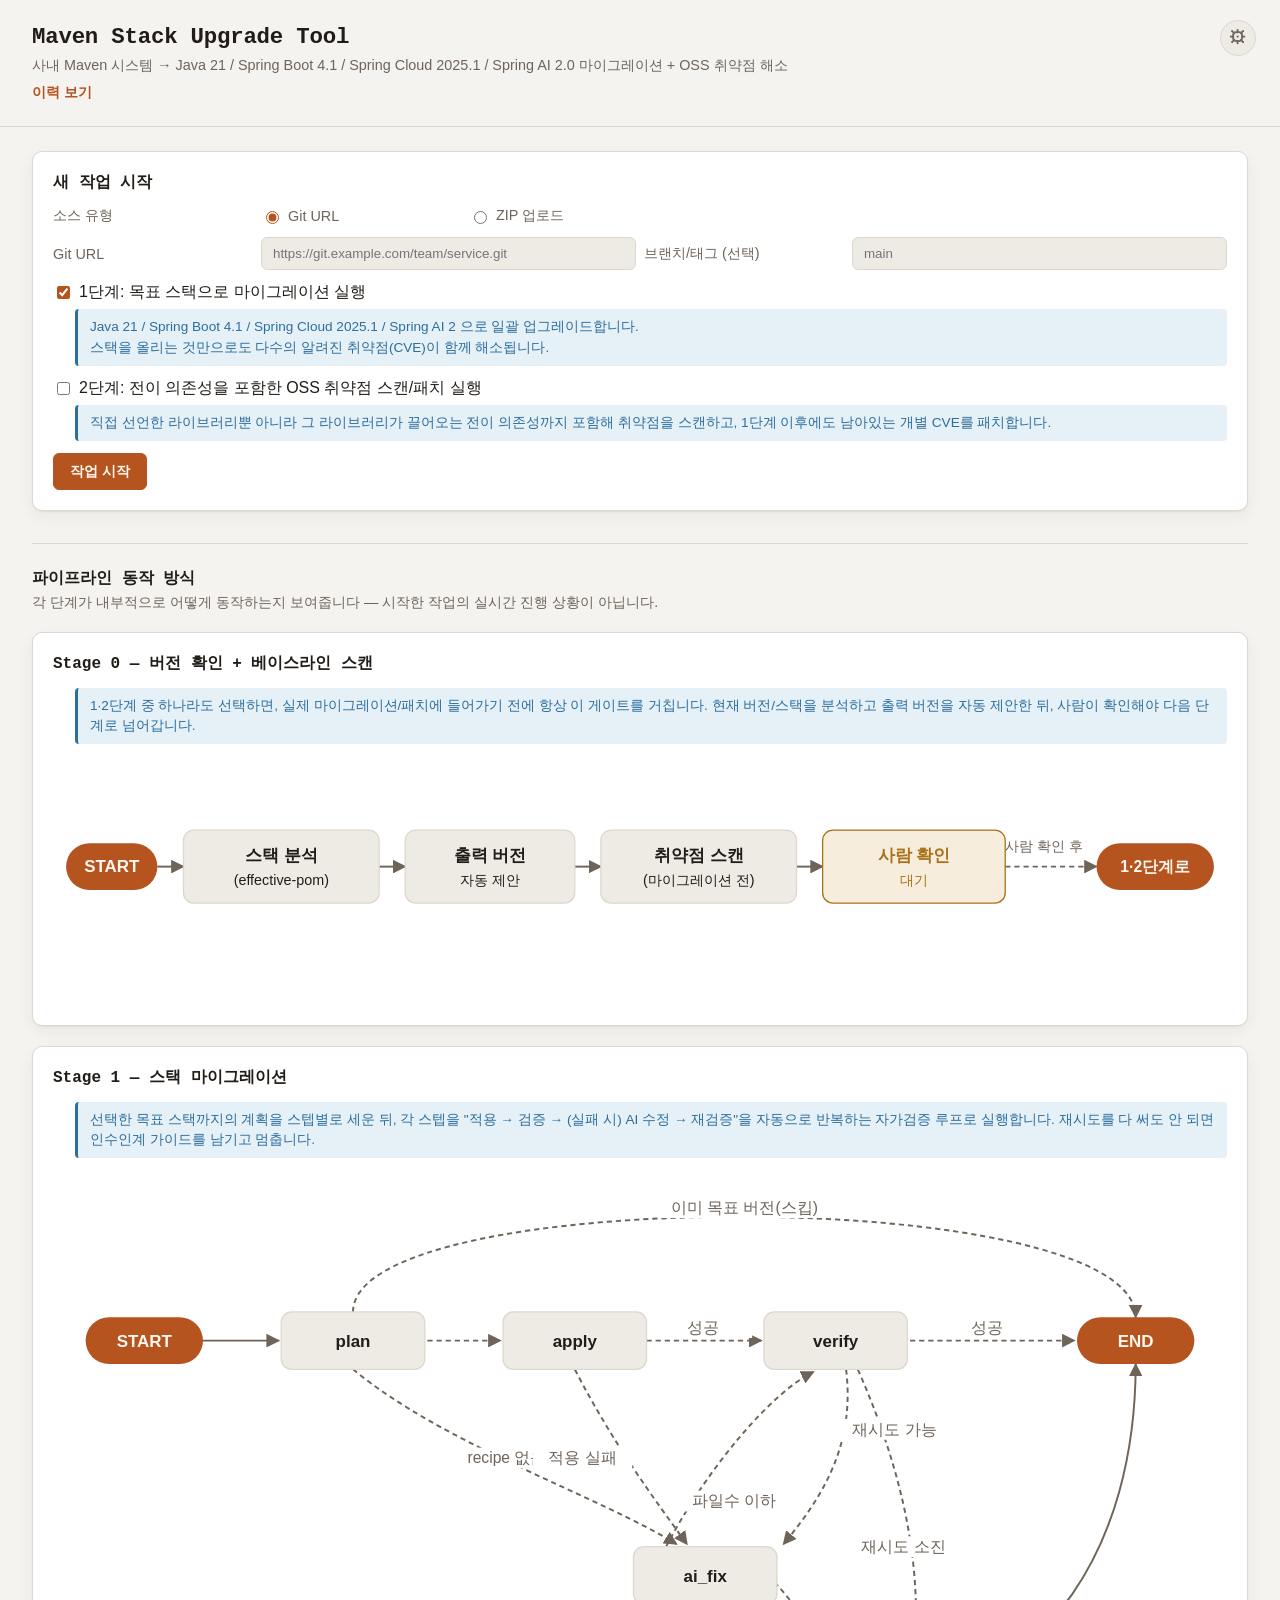
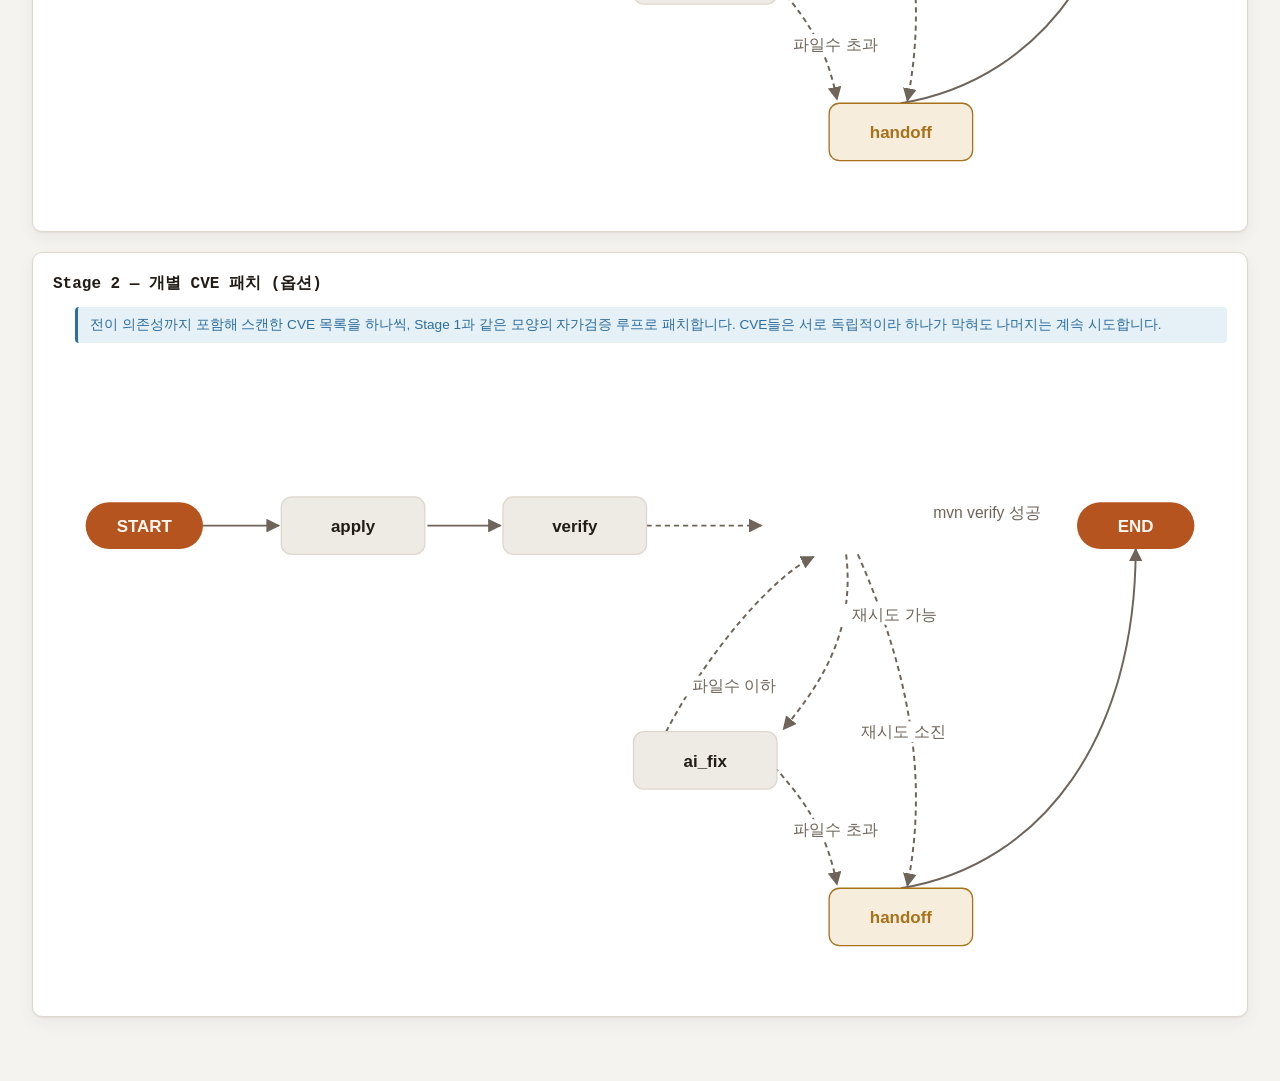
==== frontend/index.html @ 893ef609 "Stage 0/1/2 개요를 "새 작업 시작" 폼과 시각적으로 구분 구분선(상단 보더) + "파이프라인 동작 방식" 제목을 넣어 폼 카드와 아래 세 설명 섹션이 하나로 이어져 보이" ====
<!DOCTYPE html>
<html lang="ko">
<head>
  <meta charset="UTF-8" />
  <meta name="viewport" content="width=device-width, initial-scale=1.0" />
  <title>Maven Stack Upgrade Tool</title>
  <link rel="stylesheet" href="assets/app.css" />
</head>
<body>
  <header>
    <h1>Maven Stack Upgrade Tool</h1>
    <p class="subtitle">사내 Maven 시스템 &rarr; Java 21 / Spring Boot 4.1 / Spring Cloud 2025.1 / Spring AI 2.0 마이그레이션 + OSS 취약점 해소</p>
    <nav class="page-nav"><a href="history.html">이력 보기</a></nav>
  </header>

  <main>
    <section id="job-form-panel" class="card">
      <h2>새 작업 시작</h2>
      <form id="job-form">
        <div class="field-row">
          <span class="label">소스 유형</span>
          <label class="radio-label"><input type="radio" name="source-type" value="git" checked /> Git URL</label>
          <label class="radio-label"><input type="radio" name="source-type" value="zip" /> ZIP 업로드</label>
        </div>

        <div class="field-row" id="git-fields">
          <label for="git-url">Git URL</label>
          <input id="git-url" type="text" placeholder="https://git.example.com/team/service.git" />
          <label for="git-ref">브랜치/태그 (선택)</label>
          <input id="git-ref" type="text" placeholder="main" />
        </div>

        <div class="field-row hidden" id="zip-fields">
          <label for="zip-file">ZIP 파일</label>
          <input id="zip-file" type="file" accept=".zip" />
        </div>

        <div class="stage-option">
          <label class="checkbox-label"><input id="run-stage1" type="checkbox" checked /> 1단계: 목표 스택으로 마이그레이션 실행</label>
          <p class="field-hint">Java 21 / Spring Boot 4.1 / Spring Cloud 2025.1 / Spring AI 2 으로 일괄 업그레이드합니다. <br/>스택을 올리는 것만으로도 다수의 알려진 취약점(CVE)이 함께 해소됩니다.</p>
        </div>
        <div class="stage-option">
          <label class="checkbox-label"><input id="run-stage2" type="checkbox" /> 2단계: 전이 의존성을 포함한 OSS 취약점 스캔/패치 실행</label>
          <p class="field-hint">직접 선언한 라이브러리뿐 아니라 그 라이브러리가 끌어오는 전이 의존성까지 포함해 취약점을 스캔하고, 1단계 이후에도 남아있는 개별 CVE를 패치합니다.</p>
        </div>

        <button type="submit" id="submit-btn">작업 시작</button>
      </form>
      <p id="form-error" class="error hidden"></p>
    </section>

    <div class="section-divider">
      <h2>파이프라인 동작 방식</h2>
      <p class="subtitle">각 단계가 내부적으로 어떻게 동작하는지 보여줍니다 — 시작한 작업의 실시간 진행 상황이 아닙니다.</p>
    </div>

    <section id="stage0-overview" class="card">
      <h2>Stage 0 — 버전 확인 + 베이스라인 스캔</h2>
      <p class="field-hint">1·2단계 중 하나라도 선택하면, 실제 마이그레이션/패치에 들어가기 전에 항상 이 게이트를 거칩니다. 현재 버전/스택을 분석하고 출력 버전을 자동 제안한 뒤, 사람이 확인해야 다음 단계로 넘어갑니다.</p>
      <div class="langgraph-diagram">
        <svg viewBox="0 0 900 200" role="img" aria-label="Stage 0: START에서 스택 분석, 출력 버전 제안, 취약점 스캔을 순서대로 거친 뒤 사람 확인을 기다렸다가 1·2단계로 넘어간다">
          <defs>
            <marker id="lg0-arrow" viewBox="0 0 10 10" refX="9" refY="5" markerWidth="7" markerHeight="7" orient="auto-start-reverse">
              <path d="M0,0 L10,5 L0,10 z" fill="var(--text-muted)" />
            </marker>
          </defs>

          <g fill="none" stroke="var(--text-muted)" stroke-width="1.5" marker-end="url(#lg0-arrow)">
            <line x1="80" y1="94" x2="100" y2="94" />
            <line x1="250" y1="94" x2="270" y2="94" />
            <line x1="400" y1="94" x2="420" y2="94" />
            <line x1="570" y1="94" x2="590" y2="94" />
            <line x1="730" y1="94" x2="800" y2="94" stroke-dasharray="4 3" />
          </g>

          <g font-size="11" fill="var(--text-muted)" text-anchor="middle">
            <rect x="722" y="70" width="76" height="16" fill="var(--bg-card)" />
            <text x="760" y="82">사람 확인 후</text>
          </g>

          <g font-size="13" font-weight="600" text-anchor="middle">
            <rect x="10" y="76" width="70" height="36" rx="18" fill="var(--accent)" />
            <text x="45" y="98" fill="var(--accent-contrast)">START</text>

            <rect x="100" y="66" width="150" height="56" rx="8" fill="var(--bg-sunken)" stroke="var(--border)" />
            <text fill="var(--text)"><tspan x="175" y="90">스택 분석</tspan><tspan x="175" y="108" font-weight="400" font-size="11">(effective-pom)</tspan></text>

            <rect x="270" y="66" width="130" height="56" rx="8" fill="var(--bg-sunken)" stroke="var(--border)" />
            <text fill="var(--text)"><tspan x="335" y="90">출력 버전</tspan><tspan x="335" y="108" font-weight="400" font-size="11">자동 제안</tspan></text>

            <rect x="420" y="66" width="150" height="56" rx="8" fill="var(--bg-sunken)" stroke="var(--border)" />
            <text fill="var(--text)"><tspan x="495" y="90">취약점 스캔</tspan><tspan x="495" y="108" font-weight="400" font-size="11">(마이그레이션 전)</tspan></text>

            <rect x="590" y="66" width="140" height="56" rx="8" fill="var(--warning-bg)" stroke="var(--warning)" />
            <text fill="var(--warning)"><tspan x="660" y="90">사람 확인</tspan><tspan x="660" y="108" font-weight="400" font-size="11">대기</tspan></text>

            <rect x="800" y="76" width="90" height="36" rx="18" fill="var(--accent)" />
            <text x="845" y="98" fill="var(--accent-contrast)" font-size="12">1·2단계로</text>
          </g>
        </svg>
      </div>
    </section>

    <section id="stage1-overview" class="card">
      <h2>Stage 1 — 스택 마이그레이션</h2>
      <p class="field-hint">선택한 목표 스택까지의 계획을 스텝별로 세운 뒤, 각 스텝을 "적용 → 검증 → (실패 시) AI 수정 → 재검증"을 자동으로 반복하는 자가검증 루프로 실행합니다. 재시도를 다 써도 안 되면 인수인계 가이드를 남기고 멈춥니다.</p>
      <div class="langgraph-diagram">
        <svg viewBox="0 0 900 500" role="img" aria-label="Stage 1 LangGraph: START에서 plan을 거쳐 apply/verify/ai_fix를 오가며 성공 시 END, 재시도 소진 시 handoff를 거쳐 END로 간다">
          <defs>
            <marker id="lg1-arrow" viewBox="0 0 10 10" refX="9" refY="5" markerWidth="7" markerHeight="7" orient="auto-start-reverse">
              <path d="M0,0 L10,5 L0,10 z" fill="var(--text-muted)" />
            </marker>
          </defs>

          <g fill="none" stroke="var(--text-muted)" stroke-width="1.5" marker-end="url(#lg1-arrow)">
            <line x1="115" y1="140" x2="173" y2="140" />
            <line x1="287" y1="140" x2="343" y2="140" stroke-dasharray="4 3" />
            <path d="M230,162 C 300,220 420,260 478,296" stroke-dasharray="4 3" />
            <path d="M230,118 C 230,20 830,20 830,122" stroke-dasharray="4 3" />
            <line x1="455" y1="140" x2="543" y2="140" stroke-dasharray="4 3" />
            <path d="M400,162 C 430,220 460,260 486,296" stroke-dasharray="4 3" />
            <line x1="657" y1="140" x2="783" y2="140" stroke-dasharray="4 3" />
            <path d="M608,162 C 615,220 590,260 560,296" stroke-dasharray="4 3" />
            <path d="M470,298 C 500,240 550,180 583,164" stroke-dasharray="4 3" />
            <path d="M617,162 C 660,260 670,340 655,416" stroke-dasharray="4 3" />
            <path d="M553,325 C 585,360 595,385 601,415" stroke-dasharray="4 3" />
            <path d="M650,418 C 760,400 830,300 830,158" />
          </g>

          <g font-size="12" fill="var(--text-muted)" text-anchor="middle">
            <g><rect x="180" y="122" width="86" height="16" fill="var(--bg-card)" /><text x="223" y="134">recipe 있음</text></g>
            <g><rect x="300" y="222" width="96" height="16" fill="var(--bg-card)" /><text x="348" y="234">recipe 없음</text></g>
            <g><rect x="465" y="30" width="130" height="16" fill="var(--bg-card)" /><text x="530" y="42">이미 목표 버전(스킵)</text></g>
            <g><rect x="460" y="122" width="76" height="16" fill="var(--bg-card)" /><text x="498" y="134">성공</text></g>
            <g><rect x="368" y="222" width="76" height="16" fill="var(--bg-card)" /><text x="406" y="234">적용 실패</text></g>
            <g><rect x="678" y="122" width="76" height="16" fill="var(--bg-card)" /><text x="716" y="134">성공</text></g>
            <g><rect x="470" y="255" width="104" height="16" fill="var(--bg-card)" /><text x="522" y="267">파일수 이하</text></g>
            <g><rect x="600" y="200" width="90" height="16" fill="var(--bg-card)" /><text x="645" y="212">재시도 가능</text></g>
            <g><rect x="600" y="290" width="104" height="16" fill="var(--bg-card)" /><text x="652" y="302">재시도 소진</text></g>
            <g><rect x="555" y="365" width="90" height="16" fill="var(--bg-card)" /><text x="600" y="377">파일수 초과</text></g>
          </g>

          <g font-size="13" font-weight="600" text-anchor="middle">
            <rect x="25" y="122" width="90" height="36" rx="18" fill="var(--accent)" />
            <text x="70" y="145" fill="var(--accent-contrast)">START</text>

            <rect x="175" y="118" width="110" height="44" rx="8" fill="var(--bg-sunken)" stroke="var(--border)" />
            <text x="230" y="145" fill="var(--text)">plan</text>

            <rect x="345" y="118" width="110" height="44" rx="8" fill="var(--bg-sunken)" stroke="var(--border)" />
            <text x="400" y="145" fill="var(--text)">apply</text>

            <rect x="545" y="118" width="110" height="44" rx="8" fill="var(--bg-sunken)" stroke="var(--border)" />
            <text x="600" y="145" fill="var(--text)">verify</text>

            <rect x="785" y="122" width="90" height="36" rx="18" fill="var(--accent)" />
            <text x="830" y="145" fill="var(--accent-contrast)">END</text>

            <rect x="445" y="298" width="110" height="44" rx="8" fill="var(--bg-sunken)" stroke="var(--border)" />
            <text x="500" y="325" fill="var(--text)">ai_fix</text>

            <rect x="595" y="418" width="110" height="44" rx="8" fill="var(--warning-bg)" stroke="var(--warning)" />
            <text x="650" y="445" fill="var(--warning)">handoff</text>
          </g>
        </svg>
      </div>
    </section>

    <section id="stage2-overview" class="card">
      <h2>Stage 2 — 개별 CVE 패치 (옵션)</h2>
      <p class="field-hint">전이 의존성까지 포함해 스캔한 CVE 목록을 하나씩, Stage 1과 같은 모양의 자가검증 루프로 패치합니다. CVE들은 서로 독립적이라 하나가 막혀도 나머지는 계속 시도합니다.</p>
      <div class="langgraph-diagram">
        <svg viewBox="0 0 900 500" role="img" aria-label="Stage 2 LangGraph: START에서 apply를 거쳐 verify로, 실패 시 ai_fix와 오가다가 재시도 소진 시 handoff를 거쳐 END로 간다">
          <defs>
            <marker id="lg2-arrow" viewBox="0 0 10 10" refX="9" refY="5" markerWidth="7" markerHeight="7" orient="auto-start-reverse">
              <path d="M0,0 L10,5 L0,10 z" fill="var(--text-muted)" />
            </marker>
          </defs>

          <g fill="none" stroke="var(--text-muted)" stroke-width="1.5" marker-end="url(#lg2-arrow)">
            <line x1="115" y1="140" x2="173" y2="140" />
            <line x1="287" y1="140" x2="343" y2="140" />
            <line x1="455" y1="140" x2="543" y2="140" stroke-dasharray="4 3" />
            <path d="M608,162 C 615,220 590,260 560,296" stroke-dasharray="4 3" />
            <path d="M470,298 C 500,240 550,180 583,164" stroke-dasharray="4 3" />
            <path d="M617,162 C 660,260 670,340 655,416" stroke-dasharray="4 3" />
            <path d="M553,325 C 585,360 595,385 601,415" stroke-dasharray="4 3" />
            <path d="M650,418 C 760,400 830,300 830,158" />
          </g>

          <g font-size="12" fill="var(--text-muted)" text-anchor="middle">
            <g><rect x="656" y="122" width="120" height="16" fill="var(--bg-card)" /><text x="716" y="134">mvn verify 성공</text></g>
            <g><rect x="470" y="255" width="104" height="16" fill="var(--bg-card)" /><text x="522" y="267">파일수 이하</text></g>
            <g><rect x="600" y="200" width="90" height="16" fill="var(--bg-card)" /><text x="645" y="212">재시도 가능</text></g>
            <g><rect x="600" y="290" width="104" height="16" fill="var(--bg-card)" /><text x="652" y="302">재시도 소진</text></g>
            <g><rect x="555" y="365" width="90" height="16" fill="var(--bg-card)" /><text x="600" y="377">파일수 초과</text></g>
          </g>

          <g font-size="13" font-weight="600" text-anchor="middle">
            <rect x="25" y="122" width="90" height="36" rx="18" fill="var(--accent)" />
            <text x="70" y="145" fill="var(--accent-contrast)">START</text>

            <rect x="175" y="118" width="110" height="44" rx="8" fill="var(--bg-sunken)" stroke="var(--border)" />
            <text x="230" y="145" fill="var(--text)">apply</text>

            <rect x="345" y="118" width="110" height="44" rx="8" fill="var(--bg-sunken)" stroke="var(--border)" />
            <text x="400" y="145" fill="var(--text)">verify</text>

            <rect x="785" y="122" width="90" height="36" rx="18" fill="var(--accent)" />
            <text x="830" y="145" fill="var(--accent-contrast)">END</text>

            <rect x="445" y="298" width="110" height="44" rx="8" fill="var(--bg-sunken)" stroke="var(--border)" />
            <text x="500" y="325" fill="var(--text)">ai_fix</text>

            <rect x="595" y="418" width="110" height="44" rx="8" fill="var(--warning-bg)" stroke="var(--warning)" />
            <text x="650" y="445" fill="var(--warning)">handoff</text>
          </g>
        </svg>
      </div>
    </section>
  </main>

  <script src="assets/common.js"></script>
  <script src="assets/app.js"></script>
</body>
</html>
---- frontend/assets/app.css ----
:root {
  color-scheme: light dark;
  --font-mono: ui-monospace, "Cascadia Code", "JetBrains Mono", Menlo, Consolas, monospace;

  --border: #ded7cd;
  --bg-card: #ffffff;
  --bg-page: #f5f3f0;
  --bg-sunken: #eeebe5;
  --text: #211c17;
  --text-muted: #6e6459;

  --accent: #b5541e;
  --accent-strong: #93430f;
  --accent-contrast: #fff8f2;

  --success: #2f7a4d;
  --success-bg: #e7f3ec;
  --warning: #a8721a;
  --warning-bg: #f7eddc;
  --danger: #b23b3b;
  --danger-bg: #f9e9e8;
  --info: #2c6e9e;
  --info-bg: #e6f0f7;

  --shadow: 0 1px 2px rgba(33, 28, 23, 0.06), 0 6px 16px rgba(33, 28, 23, 0.05);
  --select-arrow: url("data:image/svg+xml,%3Csvg xmlns='http://www.w3.org/2000/svg' width='10' height='6'%3E%3Cpath d='M0 0l5 6 5-6z' fill='%236e6459'/%3E%3C/svg%3E");
}

@media (prefers-color-scheme: dark) {
  :root {
    --border: #3a322a;
    --bg-card: #221c17;
    --bg-page: #17130f;
    --bg-sunken: #1c1712;
    --text: #f1ece4;
    --text-muted: #a89b8a;

    --accent: #e08a4a;
    --accent-strong: #f0a469;
    --accent-contrast: #1c1109;

    --success: #6fcb92;
    --success-bg: #1c2e22;
    --warning: #e3b158;
    --warning-bg: #332715;
    --danger: #e8837a;
    --danger-bg: #33201d;
    --info: #79b8e6;
    --info-bg: #182733;

    --shadow: 0 1px 2px rgba(0, 0, 0, 0.3), 0 8px 20px rgba(0, 0, 0, 0.35);
    --select-arrow: url("data:image/svg+xml,%3Csvg xmlns='http://www.w3.org/2000/svg' width='10' height='6'%3E%3Cpath d='M0 0l5 6 5-6z' fill='%23a89b8a'/%3E%3C/svg%3E");
  }
}

* {
  box-sizing: border-box;
}

body {
  margin: 0;
  font-family: -apple-system, "Segoe UI", Roboto, sans-serif;
  background: var(--bg-page);
  color: var(--text);
}

header {
  position: relative;
  padding: 24px 64px 24px 32px;
  border-bottom: 1px solid var(--border);
}

header h1 {
  font-family: var(--font-mono);
  font-size: 1.4rem;
  font-weight: 700;
  letter-spacing: -0.01em;
  margin: 0 0 6px;
}

.settings-btn {
  position: absolute;
  top: 20px;
  right: 24px;
  width: 36px;
  height: 36px;
  padding: 0;
  border-radius: 50%;
  background: var(--bg-sunken);
  color: var(--text-muted);
  border: 1px solid var(--border);
  font-size: 1.1rem;
  line-height: 1;
}

.settings-btn:hover {
  color: var(--accent);
  border-color: var(--accent);
}

.modal-overlay {
  position: fixed;
  inset: 0;
  background: rgba(0, 0, 0, 0.4);
  display: flex;
  align-items: center;
  justify-content: center;
  z-index: 1000;
}

.modal {
  background: var(--bg-card);
  border: 1px solid var(--border);
  border-radius: 12px;
  padding: 20px;
  width: 90%;
  max-width: 420px;
  box-shadow: var(--shadow);
}

.modal h2 {
  font-family: var(--font-mono);
  margin-top: 0;
  font-size: 1rem;
}

.modal-wide {
  max-width: 940px;
  max-height: 85vh;
  overflow-y: auto;
}

.modal h3 {
  font-family: var(--font-mono);
  font-size: 0.85rem;
  color: var(--text-muted);
  margin: 20px 0 8px;
}

.langgraph-diagram {
  overflow-x: auto;
}

.langgraph-diagram svg {
  width: 100%;
  min-width: 640px;
  height: auto;
  display: block;
}

.help-btn {
  border-radius: 999px;
  width: 28px;
  padding: 0;
  text-align: center;
}

.modal-section-heading {
  font-family: var(--font-mono);
  font-size: 0.78rem;
  letter-spacing: 0.04em;
  text-transform: uppercase;
  color: var(--text-muted);
  margin: 20px 0 12px;
  padding-top: 16px;
  border-top: 1px solid var(--border);
}

.modal-close-row {
  display: flex;
  justify-content: flex-end;
  margin-top: 8px;
}

.subtitle {
  margin: 0;
  color: var(--text-muted);
  font-size: 0.9rem;
}

.page-nav {
  margin-top: 8px;
  font-size: 0.9rem;
}

.page-nav a {
  color: var(--accent);
  font-weight: 600;
  text-decoration: none;
}

.page-nav a:hover {
  text-decoration: underline;
}

main {
  padding: 24px 32px 64px;
  display: flex;
  flex-direction: column;
  gap: 20px;
}

.card {
  background: var(--bg-card);
  border: 1px solid var(--border);
  border-radius: 10px;
  padding: 20px;
  box-shadow: var(--shadow);
}

.section-divider {
  margin-top: 12px;
  padding-top: 24px;
  border-top: 1px solid var(--border);
}

.section-divider h2 {
  font-family: var(--font-mono);
  font-size: 1rem;
  margin: 0 0 4px;
}

.card h2 {
  font-family: var(--font-mono);
  margin-top: 0;
  font-size: 1rem;
}

.panel-header {
  display: flex;
  align-items: center;
  gap: 10px;
}

.panel-header h2 {
  margin-bottom: 0;
}

.field-row {
  display: flex;
  flex-wrap: wrap;
  align-items: center;
  gap: 8px;
  margin-bottom: 12px;
}

.stage-option {
  margin-bottom: 12px;
}

.field-hint {
  margin: 6px 0 0 22px;
  padding: 8px 12px;
  background: var(--info-bg);
  color: var(--info);
  border-left: 3px solid var(--info);
  border-radius: 4px;
  font-size: 0.85rem;
  line-height: 1.5;
}

.field-row label,
.field-row .label {
  min-width: 200px;
  font-size: 0.9rem;
  color: var(--text-muted);
}

.field-row input[type="text"],
.field-row input[type="password"],
.field-row input[type="file"] {
  flex: 1;
  min-width: 200px;
  padding: 8px 11px;
  border: 1px solid var(--border);
  border-radius: 6px;
  background: var(--bg-sunken);
  color: var(--text);
}

.field-row input[type="text"]:focus,
.field-row input[type="password"]:focus {
  outline: 2px solid var(--accent);
  outline-offset: 1px;
  background: var(--bg-card);
}

.field-row select {
  flex: 1;
  min-width: 200px;
  padding: 8px 32px 8px 11px;
  border: 1px solid var(--border);
  border-radius: 6px;
  background-color: var(--bg-sunken);
  color: var(--text);
  font-family: inherit;
  font-size: 0.95rem;
  cursor: pointer;
  appearance: none;
  -webkit-appearance: none;
  background-image: var(--select-arrow);
  background-repeat: no-repeat;
  background-position: right 12px center;
}

.field-row select:focus {
  outline: 2px solid var(--accent);
  outline-offset: 1px;
  background-color: var(--bg-card);
}

.radio-label,
.checkbox-label {
  min-width: auto;
  display: inline-flex;
  align-items: center;
  gap: 6px;
  color: var(--text);
}

.radio-label input,
.checkbox-label input {
  accent-color: var(--accent);
}

.hidden {
  display: none !important;
}

button {
  padding: 8px 16px;
  border-radius: 6px;
  border: 1px solid var(--accent);
  background: var(--accent);
  color: var(--accent-contrast);
  cursor: pointer;
  font-size: 0.9rem;
  font-weight: 600;
}

button:hover:not(:disabled) {
  background: var(--accent-strong);
  border-color: var(--accent-strong);
}

button:disabled {
  opacity: 0.5;
  cursor: not-allowed;
}

button.secondary {
  background: transparent;
  color: var(--accent);
  border-color: var(--border);
}

button.secondary:hover:not(:disabled) {
  background: transparent;
  border-color: var(--accent);
}

.link-button {
  display: inline-block;
  padding: 8px 16px;
  border-radius: 6px;
  border: 1px solid var(--border);
  background: transparent;
  color: var(--accent);
  font-size: 0.9rem;
  font-weight: 600;
  text-decoration: none;
  cursor: pointer;
}

.link-button:hover {
  border-color: var(--accent);
}

#cache-status-text {
  color: var(--text-muted);
  font-size: 0.85rem;
  flex: 1;
}

.icon-btn {
  padding: 4px 10px;
  line-height: 1;
  font-size: 1rem;
}

.icon-btn.spinning {
  animation: icon-spin 1s linear infinite;
}

@keyframes icon-spin {
  to {
    transform: rotate(360deg);
  }
}

.error {
  color: var(--danger);
  font-size: 0.9rem;
}

.badge {
  display: inline-flex;
  align-items: center;
  gap: 6px;
  padding: 4px 12px 4px 9px;
  border-radius: 999px;
  font-size: 0.8rem;
  font-weight: 600;
}

.badge::before {
  content: "";
  width: 6px;
  height: 6px;
  border-radius: 50%;
  background: currentColor;
  flex: none;
}

.status-queued {
  background: var(--bg-sunken);
  color: var(--text-muted);
}

.status-running {
  background: var(--info-bg);
  color: var(--info);
}

.status-success {
  background: var(--success-bg);
  color: var(--success);
}

.status-awaiting_approval {
  background: var(--info-bg);
  color: var(--info);
}

.status-stage1_needs_handoff,
.status-stage2_needs_handoff {
  background: var(--warning-bg);
  color: var(--warning);
}

.status-failed {
  background: var(--danger-bg);
  color: var(--danger);
}

.status-cancelled {
  background: var(--bg-sunken);
  color: var(--text-muted);
}

.severity-critical,
.severity-high {
  background: var(--danger-bg);
  color: var(--danger);
}

.severity-medium {
  background: var(--warning-bg);
  color: var(--warning);
}

.severity-low {
  background: var(--info-bg);
  color: var(--info);
}

.severity-unknown {
  background: var(--bg-sunken);
  color: var(--text-muted);
}

.card h3 {
  font-family: var(--font-mono);
  font-size: 0.78rem;
  letter-spacing: 0.04em;
  text-transform: uppercase;
  color: var(--text-muted);
  margin: 18px 0 10px;
}

.stack-info .field-row:last-child {
  margin-bottom: 0;
}

.log-list {
  max-height: 320px;
  overflow-y: auto;
  font-family: var(--font-mono);
  font-size: 0.85rem;
  line-height: 1.7;
  background: #17130f;
  color: #d8cfc2;
  border: 1px solid var(--border);
  border-radius: 8px;
  padding: 12px 14px;
}

.log-list div {
  padding: 2px 0;
  white-space: pre-wrap;
  word-break: break-word;
}

.log-list div.log-error {
  color: #f0958b;
}

.table-scroll {
  overflow-x: auto;
  margin-top: 12px;
}

.vuln-details > summary {
  cursor: pointer;
  font-weight: 600;
  margin: 1rem 0 0.5rem;
}

.files-layout {
  display: flex;
  gap: 1rem;
}

.split-view {
  display: flex;
  gap: 1rem;
}

.split-pane {
  flex: 1;
  min-width: 0;
  overflow-x: auto;
}

table {
  width: 100%;
  border-collapse: collapse;
  font-size: 0.9rem;
  font-variant-numeric: tabular-nums;
}

th,
td {
  text-align: left;
  padding: 8px 10px;
  border-bottom: 1px solid var(--border);
  white-space: nowrap;
}

.row-actions {
  display: flex;
  align-items: center;
  gap: 10px;
}

.row-action {
  display: inline-block;
  padding: 5px 12px;
  border-radius: 6px;
  font-size: 0.85rem;
  line-height: 1.3;
  white-space: nowrap;
}

.action-link {
  border: 1px solid var(--border);
  color: var(--accent);
  text-decoration: none;
}

.action-link:hover {
  border-color: var(--accent);
  background: var(--bg-sunken);
}

th {
  font-family: var(--font-mono);
  font-size: 0.75rem;
  letter-spacing: 0.05em;
  text-transform: uppercase;
  color: var(--text-muted);
  font-weight: 600;
}

tbody tr:nth-child(odd) {
  background: var(--bg-sunken);
}

td a {
  color: var(--accent);
  font-weight: 600;
  text-decoration: none;
}

td a:hover {
  text-decoration: underline;
}

.artifact-buttons {
  display: flex;
  flex-wrap: wrap;
  gap: 8px;
  margin-bottom: 12px;
}

.artifact-viewer-toolbar {
  display: flex;
  align-items: center;
  gap: 8px;
  margin-bottom: 8px;
}

.artifact-viewer-toolbar span {
  flex: 1;
  font-weight: 600;
}

#artifact-viewer-content {
  max-height: 480px;
  overflow: auto;
  background: var(--bg-sunken);
  border: 1px solid var(--border);
  border-radius: 6px;
  padding: 12px;
  font-family: var(--font-mono);
  font-size: 0.85rem;
  white-space: pre-wrap;
  word-break: break-word;
}
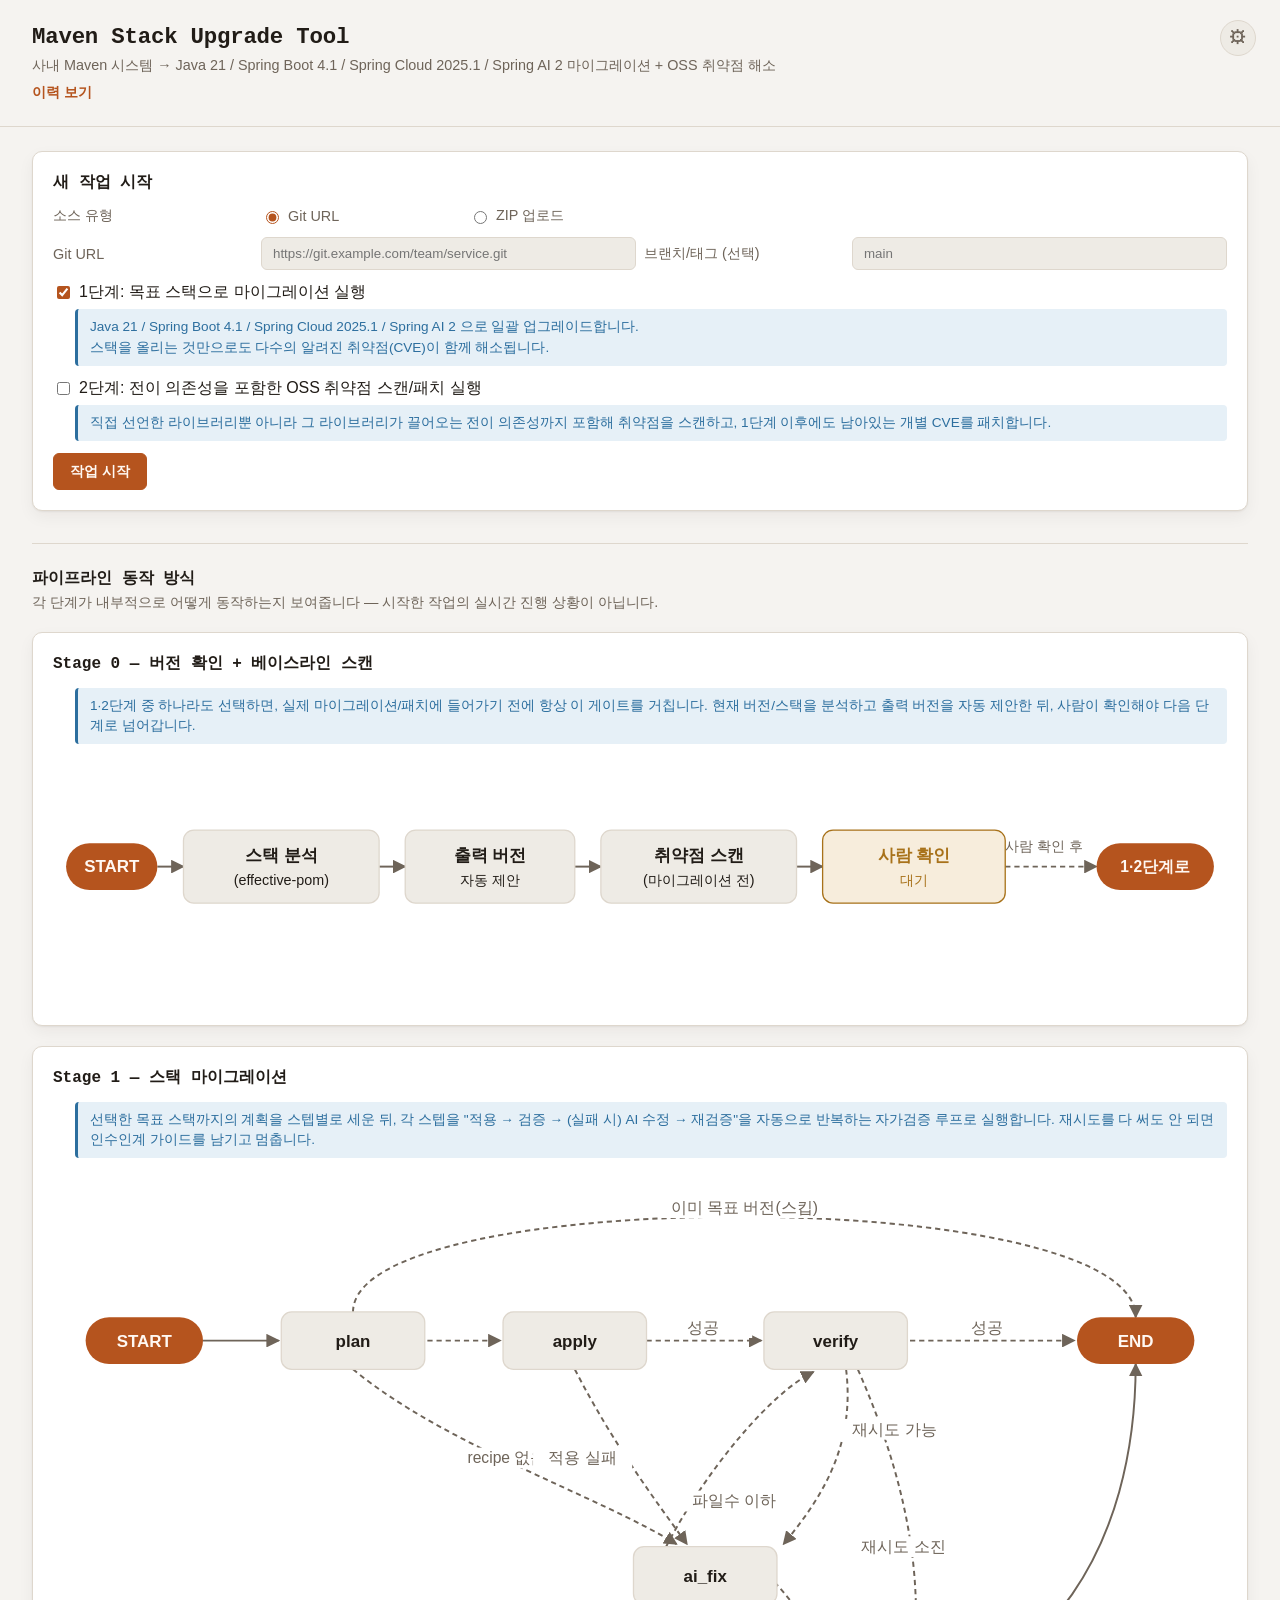
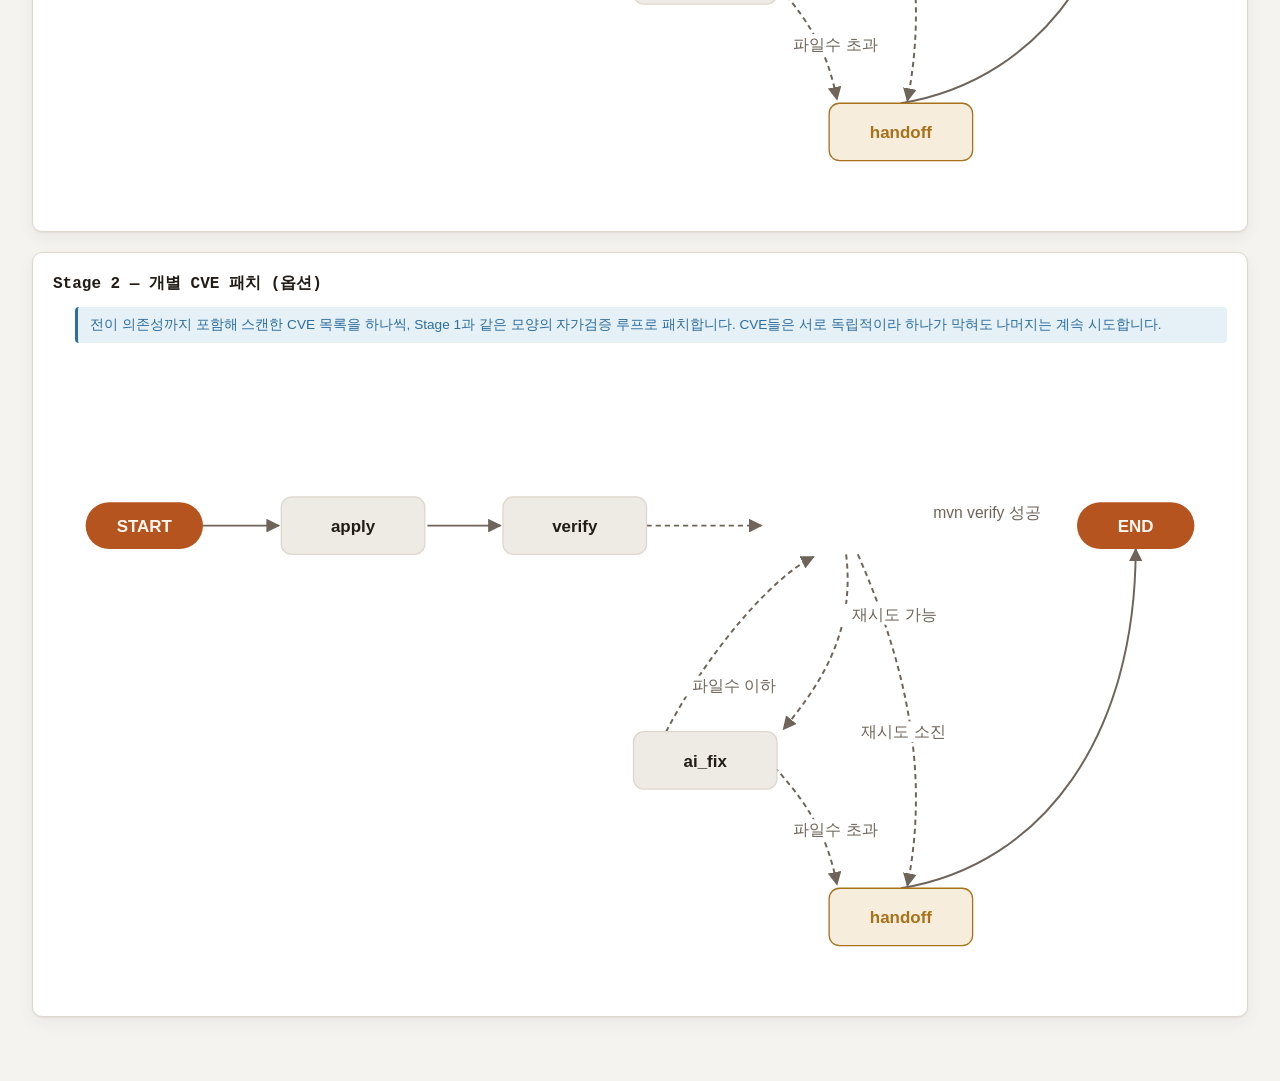
==== commit 395c651d: "표시용 문구의 "Spring AI 2.0"을 "Spring AI 2"로 통일 README/architecture.md/index.html 소개 문구, 인수인계 가이드의 TARGET" ====
--- a/frontend/index.html
+++ b/frontend/index.html
@@ -9,7 +9,7 @@
 <body>
   <header>
     <h1>Maven Stack Upgrade Tool</h1>
-    <p class="subtitle">사내 Maven 시스템 &rarr; Java 21 / Spring Boot 4.1 / Spring Cloud 2025.1 / Spring AI 2.0 마이그레이션 + OSS 취약점 해소</p>
+    <p class="subtitle">사내 Maven 시스템 &rarr; Java 21 / Spring Boot 4.1 / Spring Cloud 2025.1 / Spring AI 2 마이그레이션 + OSS 취약점 해소</p>
     <nav class="page-nav"><a href="history.html">이력 보기</a></nav>
   </header>
 
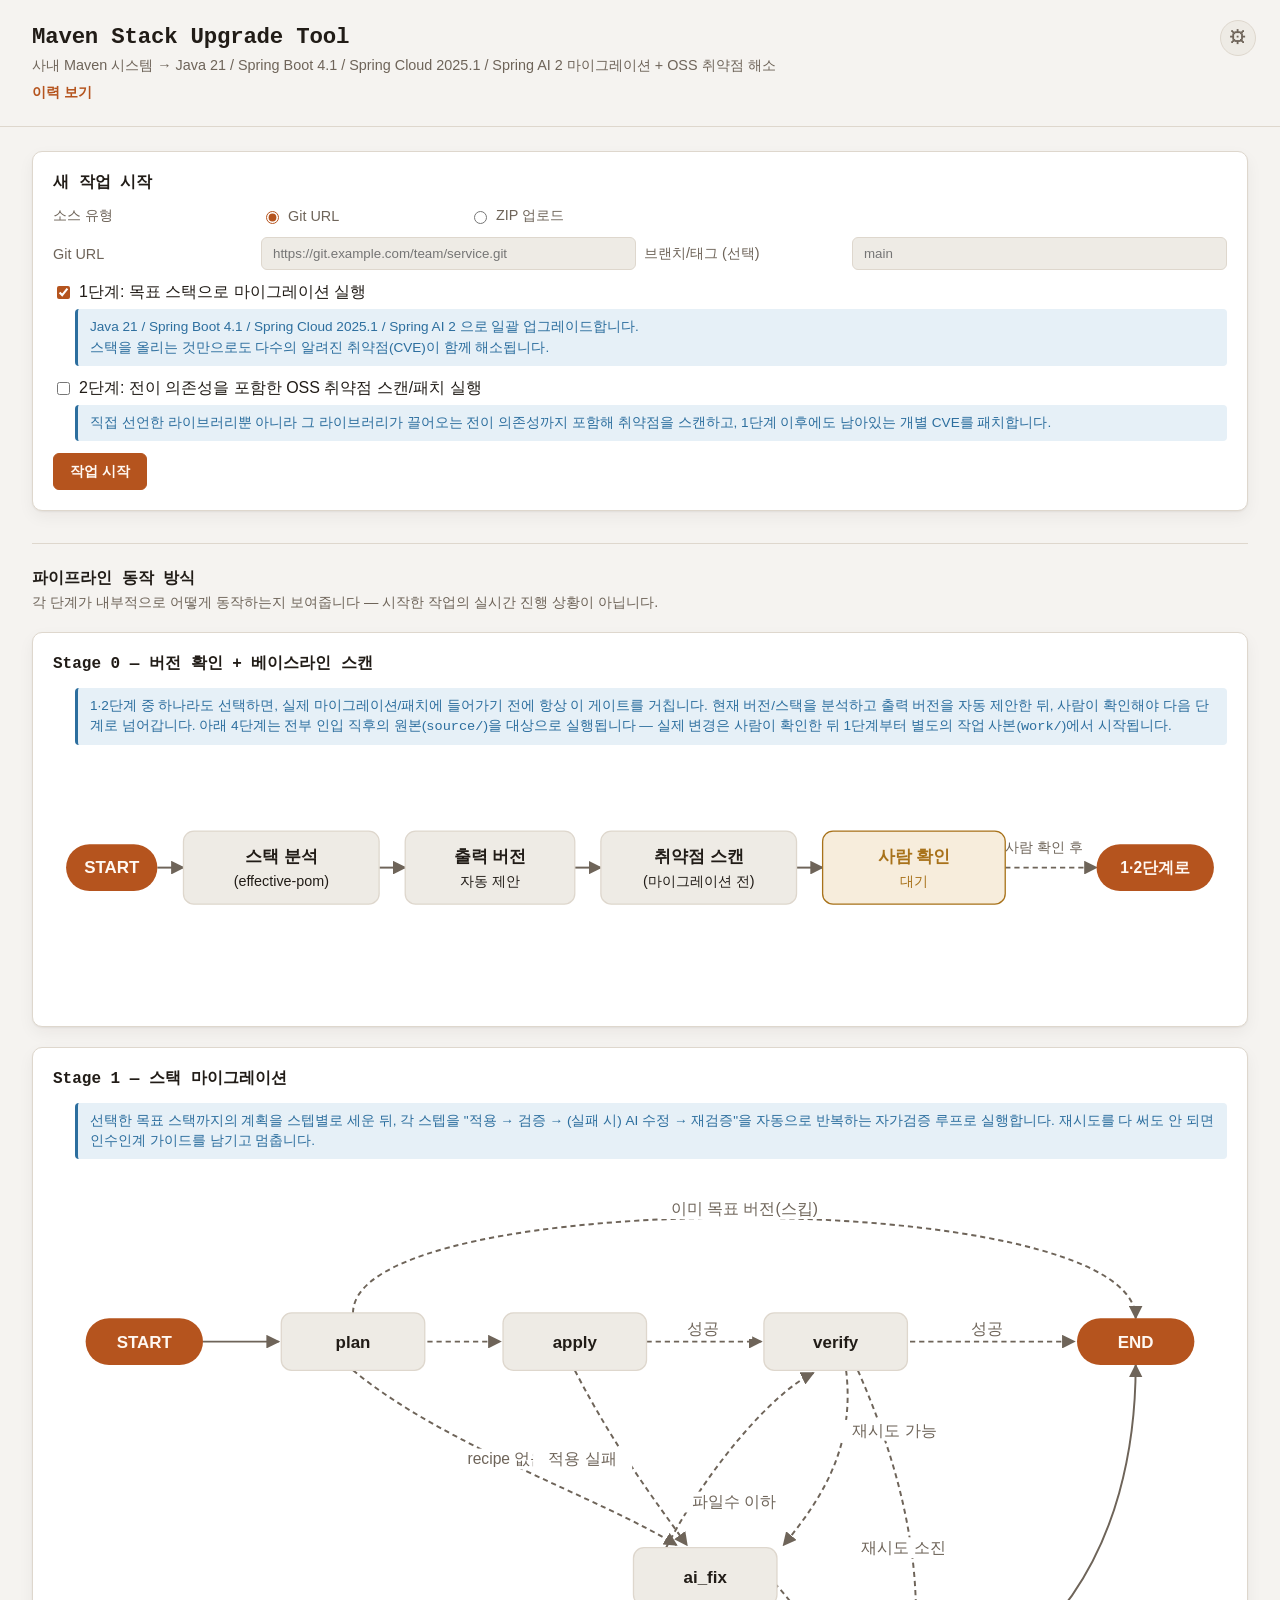
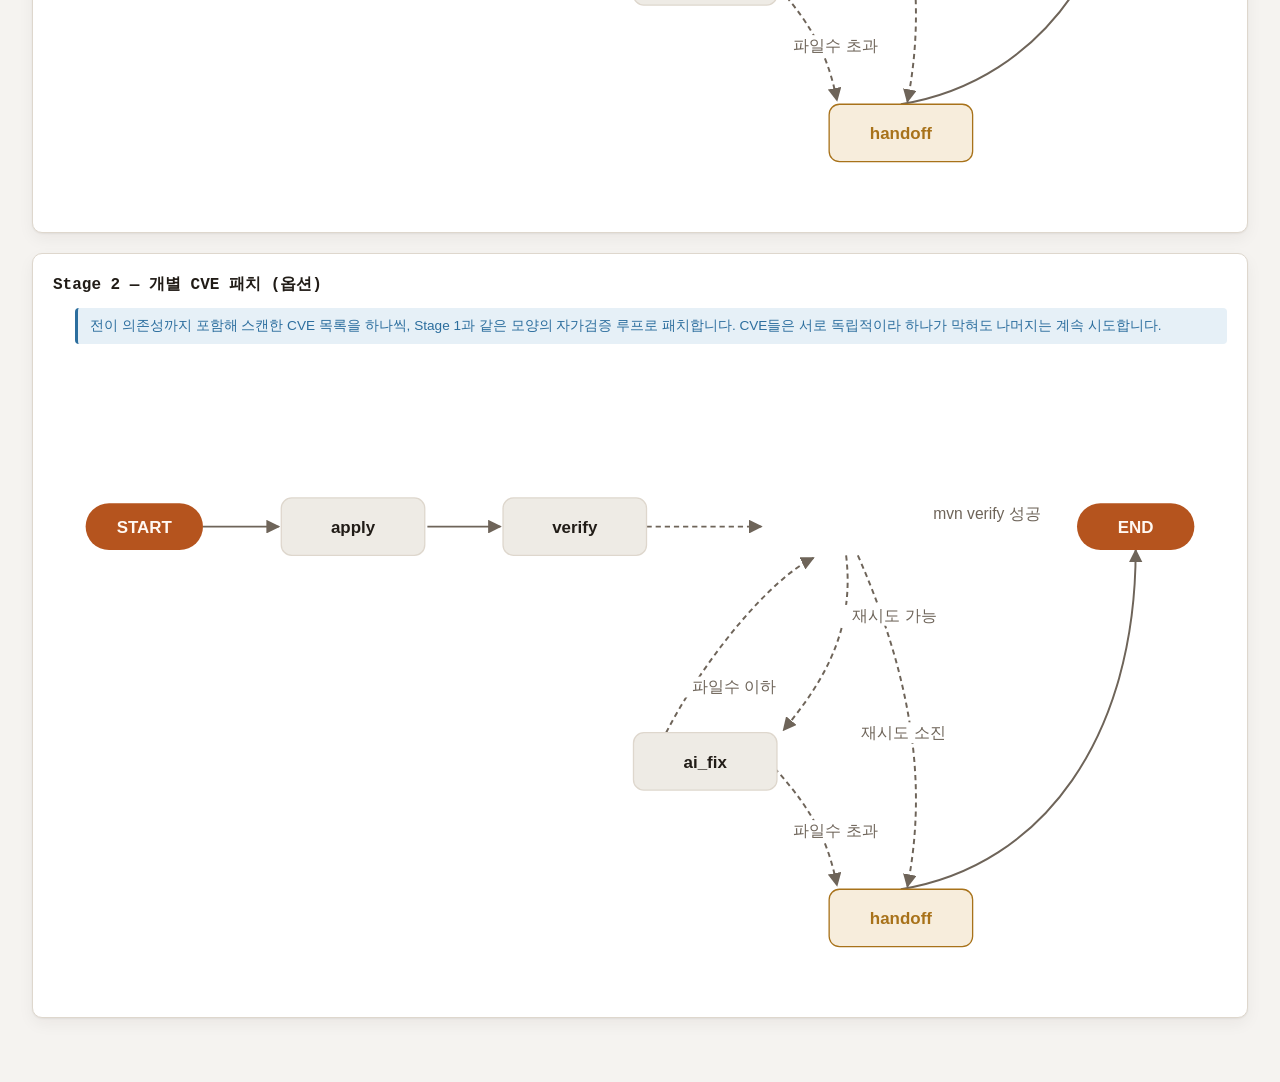
==== commit 642474c4: "index.html의 Stage 0 설명에 source/ 기준 실행이라는 점 추가 Stage 0 4단계 전부가 인입 직후의 원본(source/)을 대상으로 실행되고, 실제 변경은 " ====
--- a/frontend/index.html
+++ b/frontend/index.html
@@ -56,7 +56,7 @@
 
     <section id="stage0-overview" class="card">
       <h2>Stage 0 — 버전 확인 + 베이스라인 스캔</h2>
-      <p class="field-hint">1·2단계 중 하나라도 선택하면, 실제 마이그레이션/패치에 들어가기 전에 항상 이 게이트를 거칩니다. 현재 버전/스택을 분석하고 출력 버전을 자동 제안한 뒤, 사람이 확인해야 다음 단계로 넘어갑니다.</p>
+      <p class="field-hint">1·2단계 중 하나라도 선택하면, 실제 마이그레이션/패치에 들어가기 전에 항상 이 게이트를 거칩니다. 현재 버전/스택을 분석하고 출력 버전을 자동 제안한 뒤, 사람이 확인해야 다음 단계로 넘어갑니다. 아래 4단계는 전부 인입 직후의 원본(<code>source/</code>)을 대상으로 실행됩니다 — 실제 변경은 사람이 확인한 뒤 1단계부터 별도의 작업 사본(<code>work/</code>)에서 시작됩니다.</p>
       <div class="langgraph-diagram">
         <svg viewBox="0 0 900 200" role="img" aria-label="Stage 0: START에서 스택 분석, 출력 버전 제안, 취약점 스캔을 순서대로 거친 뒤 사람 확인을 기다렸다가 1·2단계로 넘어간다">
           <defs>
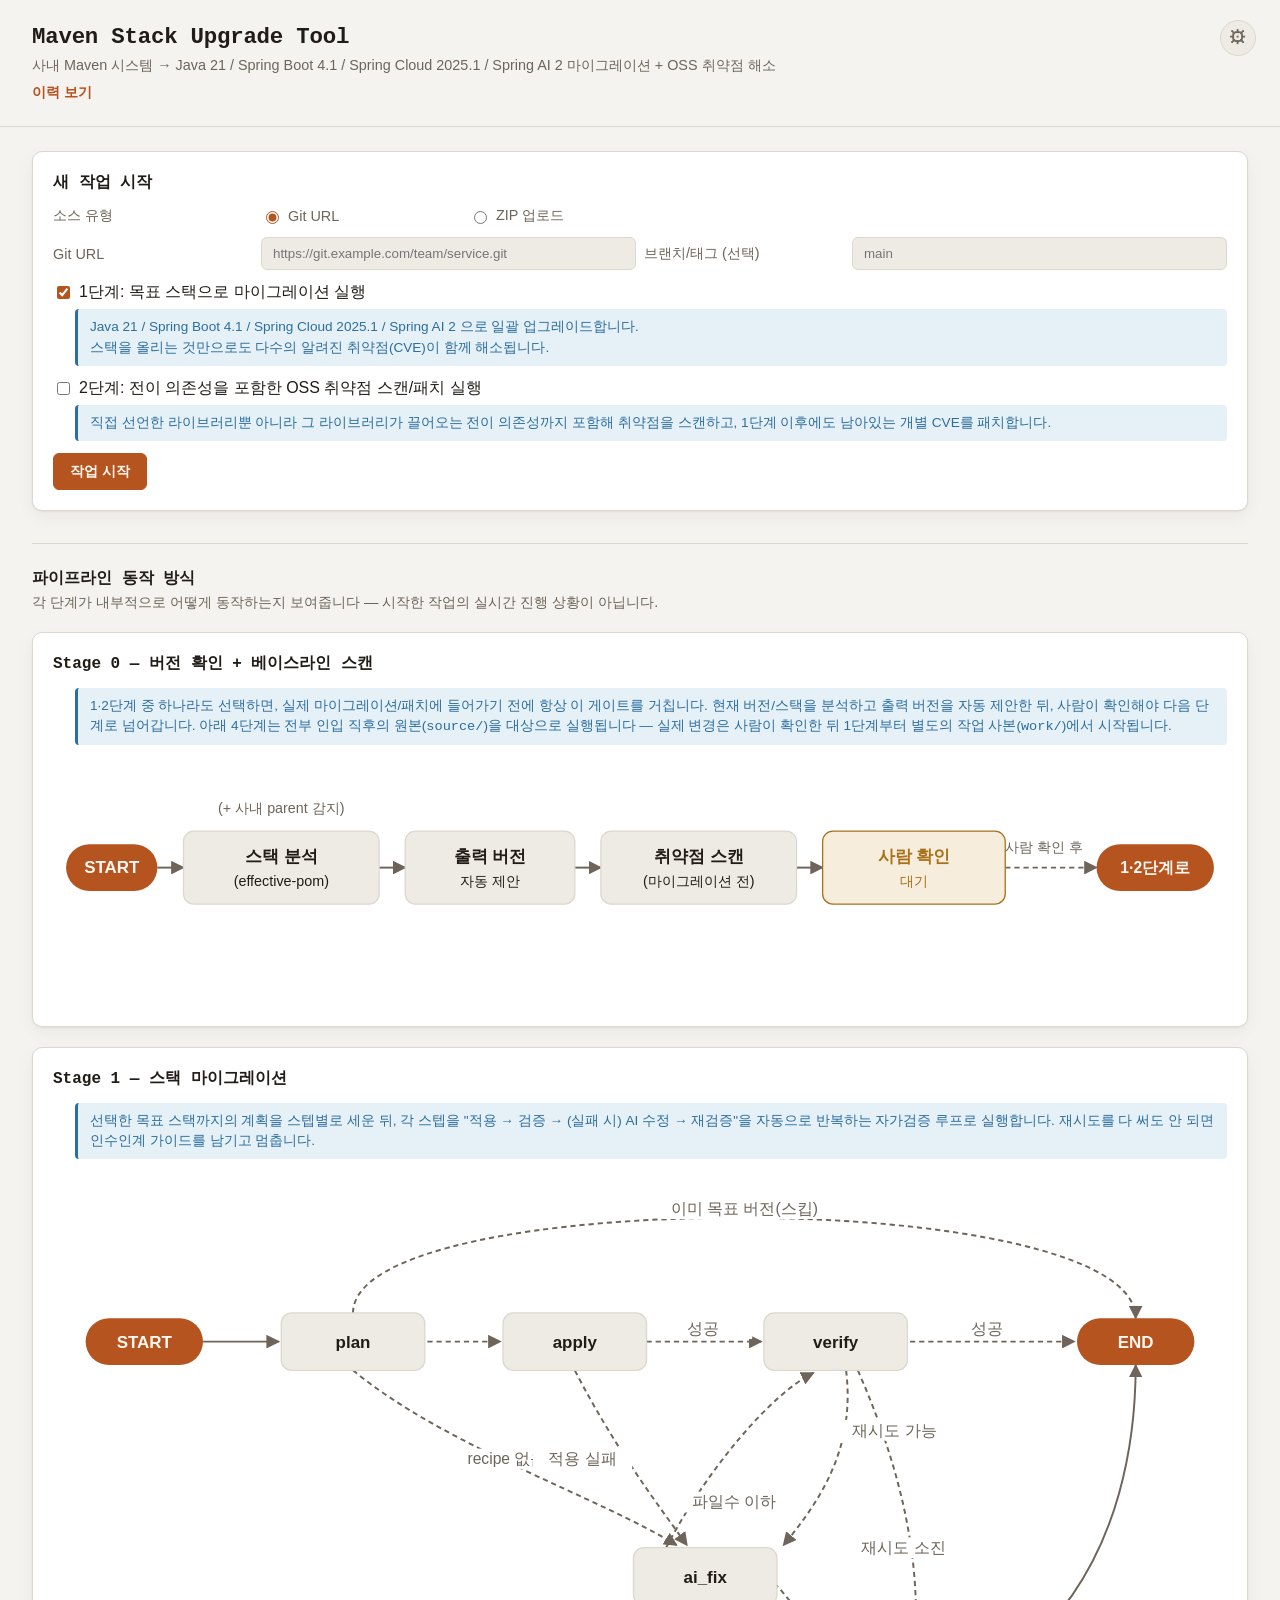
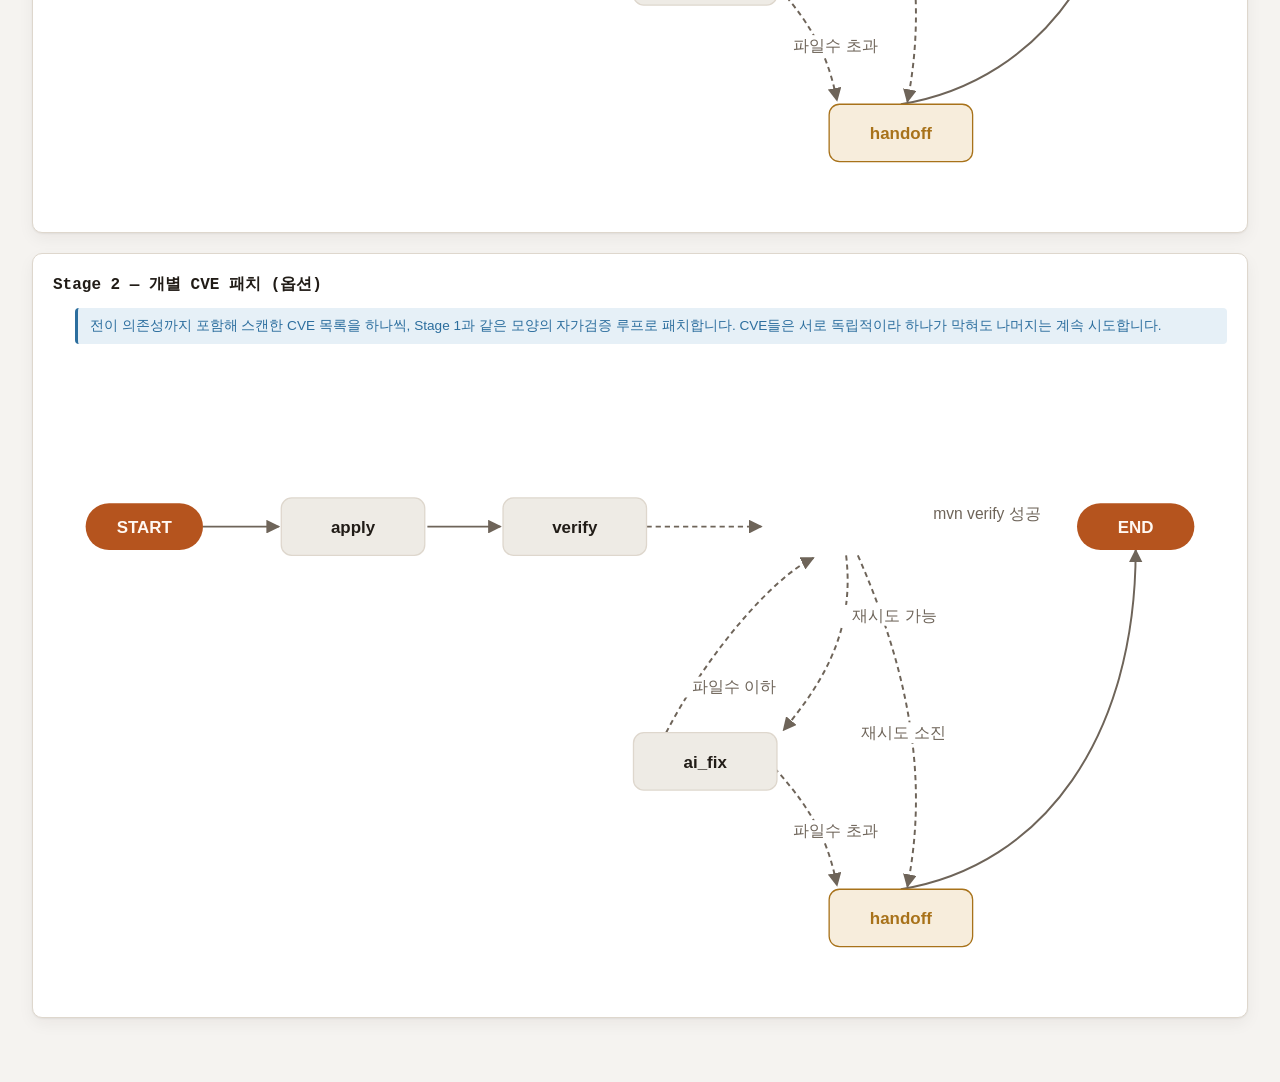
==== commit 605560f1: "Stage 0 다이어그램에 사내 parent POM 감지 시점 표시 추가 "스택 분석" 박스 위에 "(+ 사내 parent 감지)" 캡션을 추가해, 이 시점에 사내 parent P" ====
--- a/frontend/index.html
+++ b/frontend/index.html
@@ -58,7 +58,7 @@
       <h2>Stage 0 — 버전 확인 + 베이스라인 스캔</h2>
       <p class="field-hint">1·2단계 중 하나라도 선택하면, 실제 마이그레이션/패치에 들어가기 전에 항상 이 게이트를 거칩니다. 현재 버전/스택을 분석하고 출력 버전을 자동 제안한 뒤, 사람이 확인해야 다음 단계로 넘어갑니다. 아래 4단계는 전부 인입 직후의 원본(<code>source/</code>)을 대상으로 실행됩니다 — 실제 변경은 사람이 확인한 뒤 1단계부터 별도의 작업 사본(<code>work/</code>)에서 시작됩니다.</p>
       <div class="langgraph-diagram">
-        <svg viewBox="0 0 900 200" role="img" aria-label="Stage 0: START에서 스택 분석, 출력 버전 제안, 취약점 스캔을 순서대로 거친 뒤 사람 확인을 기다렸다가 1·2단계로 넘어간다">
+        <svg viewBox="0 0 900 200" role="img" aria-label="Stage 0: START에서 스택 분석(이때 사내 parent POM 감지도 함께 일어남), 출력 버전 제안, 취약점 스캔을 순서대로 거친 뒤 사람 확인을 기다렸다가 1·2단계로 넘어간다">
           <defs>
             <marker id="lg0-arrow" viewBox="0 0 10 10" refX="9" refY="5" markerWidth="7" markerHeight="7" orient="auto-start-reverse">
               <path d="M0,0 L10,5 L0,10 z" fill="var(--text-muted)" />
@@ -76,6 +76,8 @@
           <g font-size="11" fill="var(--text-muted)" text-anchor="middle">
             <rect x="722" y="70" width="76" height="16" fill="var(--bg-card)" />
             <text x="760" y="82">사람 확인 후</text>
+            <rect x="112" y="40" width="126" height="16" fill="var(--bg-card)" />
+            <text x="175" y="52">(+ 사내 parent 감지)</text>
           </g>
 
           <g font-size="13" font-weight="600" text-anchor="middle">
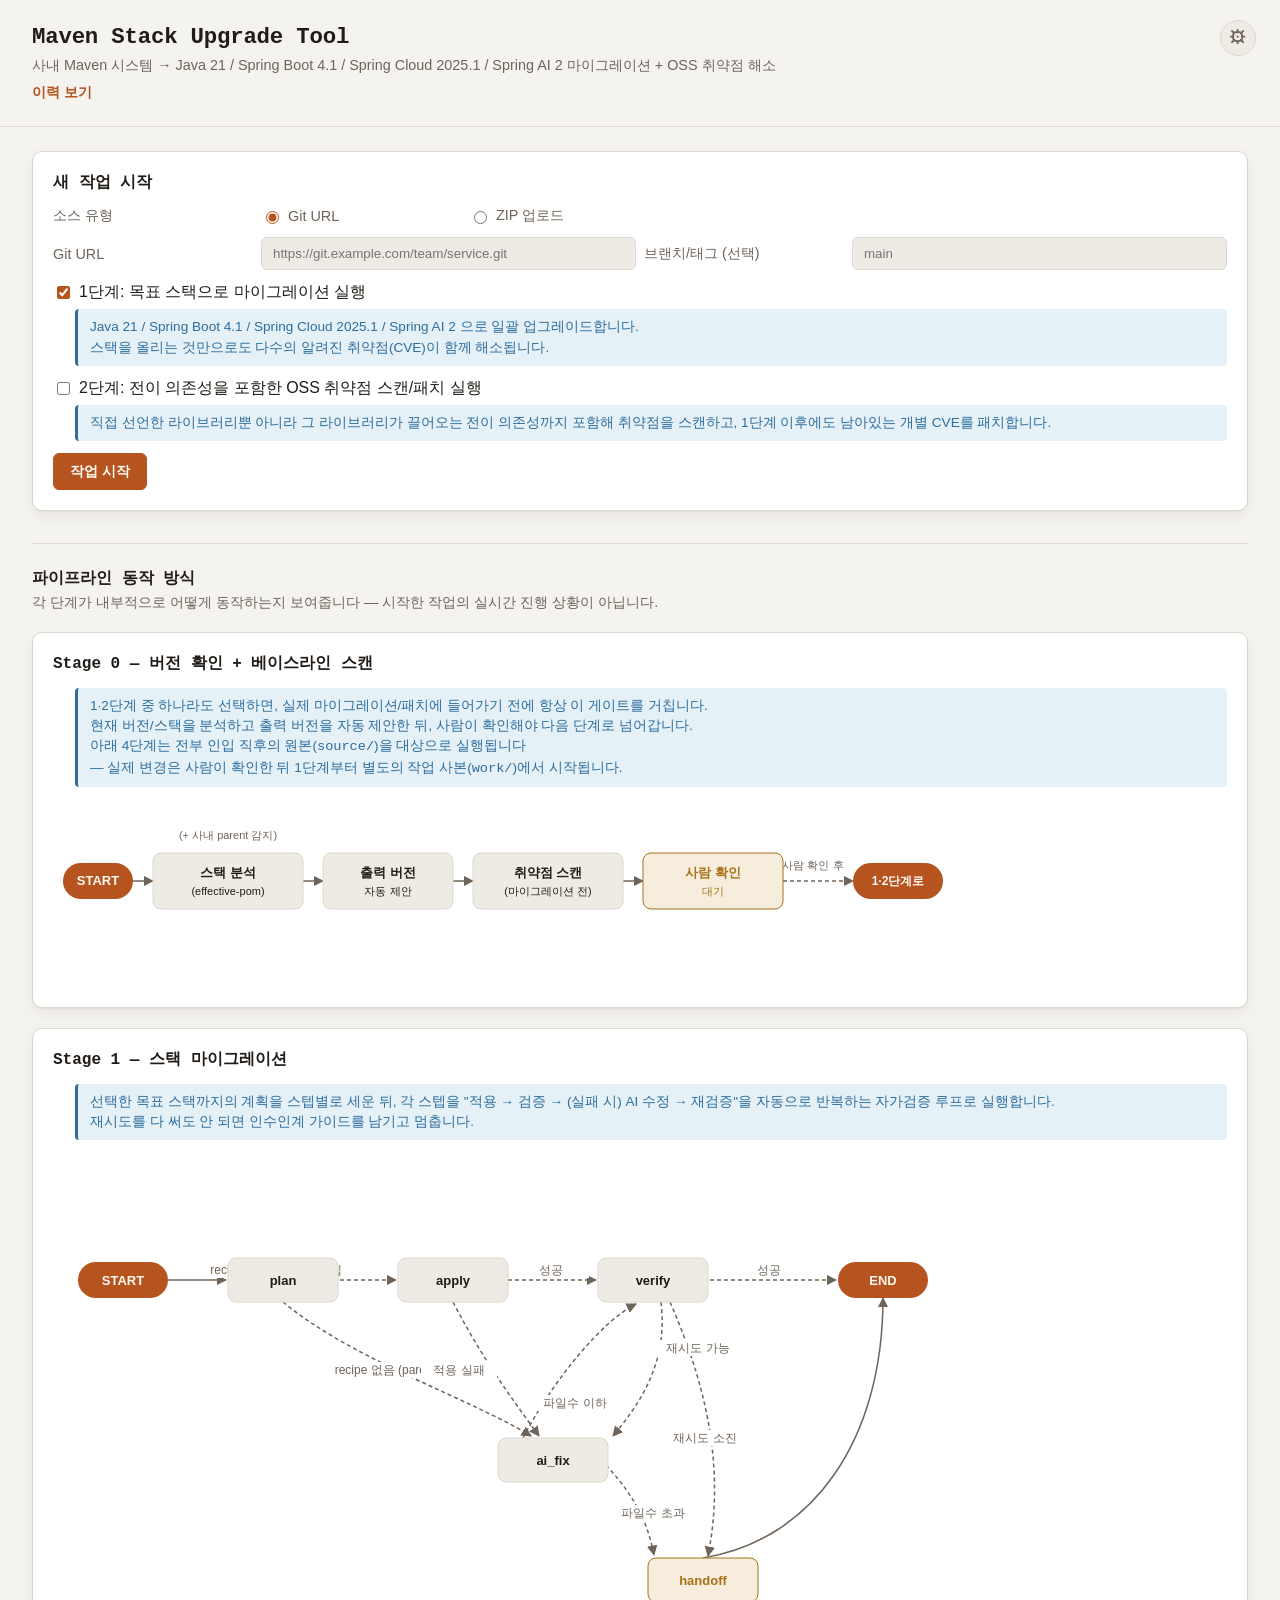
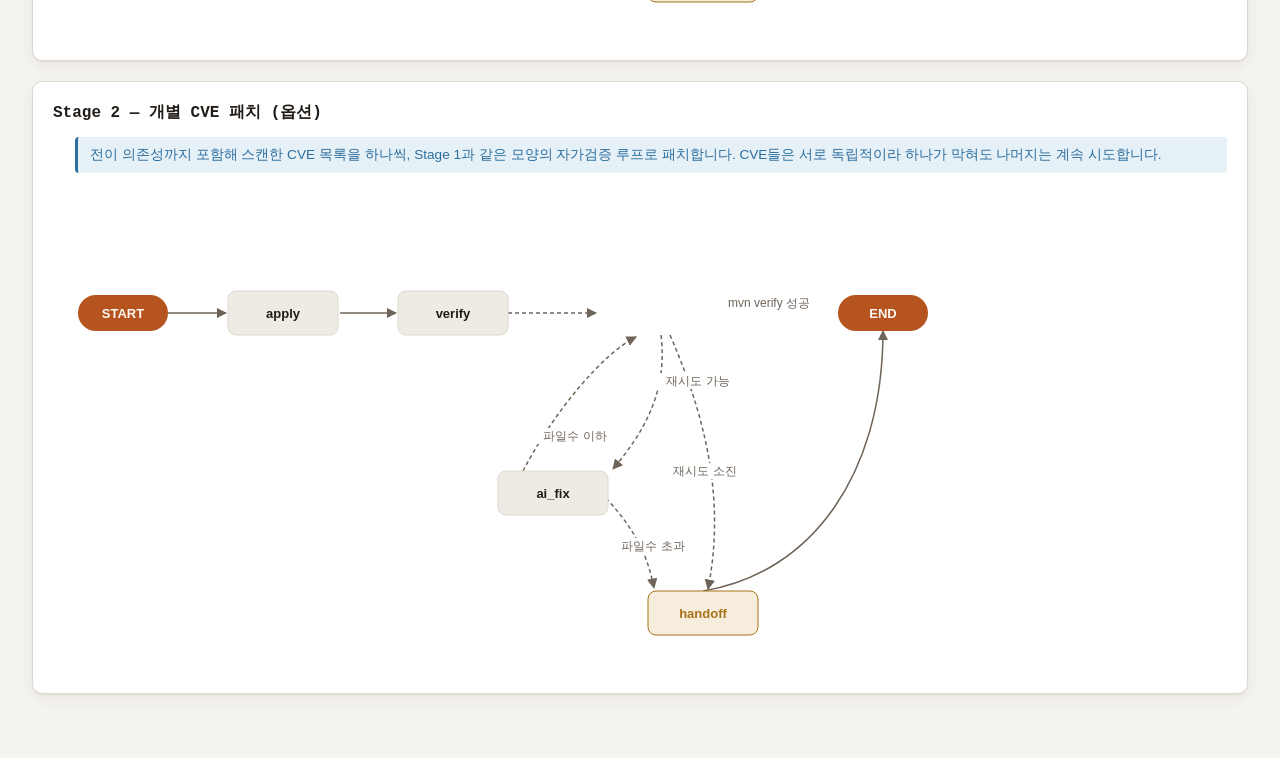
==== commit 96722187: "Stage 1 LangGraph 다이어그램의 실제 코드와 안 맞던 부분 수정 - plan→END("이미 목표 버전, 스킵") 화살표 제거: 이 분기(plan_node의   자체 판" ====
--- a/frontend/index.html
+++ b/frontend/index.html
@@ -56,7 +56,12 @@
 
     <section id="stage0-overview" class="card">
       <h2>Stage 0 — 버전 확인 + 베이스라인 스캔</h2>
-      <p class="field-hint">1·2단계 중 하나라도 선택하면, 실제 마이그레이션/패치에 들어가기 전에 항상 이 게이트를 거칩니다. 현재 버전/스택을 분석하고 출력 버전을 자동 제안한 뒤, 사람이 확인해야 다음 단계로 넘어갑니다. 아래 4단계는 전부 인입 직후의 원본(<code>source/</code>)을 대상으로 실행됩니다 — 실제 변경은 사람이 확인한 뒤 1단계부터 별도의 작업 사본(<code>work/</code>)에서 시작됩니다.</p>
+      <p class="field-hint">
+        1·2단계 중 하나라도 선택하면, 실제 마이그레이션/패치에 들어가기 전에 항상 이 게이트를 거칩니다. <br/>
+        현재 버전/스택을 분석하고 출력 버전을 자동 제안한 뒤, 사람이 확인해야 다음 단계로 넘어갑니다. <br/>
+        아래 4단계는 전부 인입 직후의 원본(<code>source/</code>)을 대상으로 실행됩니다 <br/>
+        — 실제 변경은 사람이 확인한 뒤 1단계부터 별도의 작업 사본(<code>work/</code>)에서 시작됩니다.
+      </p>
       <div class="langgraph-diagram">
         <svg viewBox="0 0 900 200" role="img" aria-label="Stage 0: START에서 스택 분석(이때 사내 parent POM 감지도 함께 일어남), 출력 버전 제안, 취약점 스캔을 순서대로 거친 뒤 사람 확인을 기다렸다가 1·2단계로 넘어간다">
           <defs>
@@ -105,7 +110,10 @@
 
     <section id="stage1-overview" class="card">
       <h2>Stage 1 — 스택 마이그레이션</h2>
-      <p class="field-hint">선택한 목표 스택까지의 계획을 스텝별로 세운 뒤, 각 스텝을 "적용 → 검증 → (실패 시) AI 수정 → 재검증"을 자동으로 반복하는 자가검증 루프로 실행합니다. 재시도를 다 써도 안 되면 인수인계 가이드를 남기고 멈춥니다.</p>
+      <p class="field-hint">
+        선택한 목표 스택까지의 계획을 스텝별로 세운 뒤, 각 스텝을 "적용 → 검증 → (실패 시) AI 수정 → 재검증"을 자동으로 반복하는 자가검증 루프로 실행합니다. <br/>
+        재시도를 다 써도 안 되면 인수인계 가이드를 남기고 멈춥니다.
+      </p>
       <div class="langgraph-diagram">
         <svg viewBox="0 0 900 500" role="img" aria-label="Stage 1 LangGraph: START에서 plan을 거쳐 apply/verify/ai_fix를 오가며 성공 시 END, 재시도 소진 시 handoff를 거쳐 END로 간다">
           <defs>
@@ -118,7 +126,6 @@
             <line x1="115" y1="140" x2="173" y2="140" />
             <line x1="287" y1="140" x2="343" y2="140" stroke-dasharray="4 3" />
             <path d="M230,162 C 300,220 420,260 478,296" stroke-dasharray="4 3" />
-            <path d="M230,118 C 230,20 830,20 830,122" stroke-dasharray="4 3" />
             <line x1="455" y1="140" x2="543" y2="140" stroke-dasharray="4 3" />
             <path d="M400,162 C 430,220 460,260 486,296" stroke-dasharray="4 3" />
             <line x1="657" y1="140" x2="783" y2="140" stroke-dasharray="4 3" />
@@ -130,9 +137,8 @@
           </g>
 
           <g font-size="12" fill="var(--text-muted)" text-anchor="middle">
-            <g><rect x="180" y="122" width="86" height="16" fill="var(--bg-card)" /><text x="223" y="134">recipe 있음</text></g>
-            <g><rect x="300" y="222" width="96" height="16" fill="var(--bg-card)" /><text x="348" y="234">recipe 없음</text></g>
-            <g><rect x="465" y="30" width="130" height="16" fill="var(--bg-card)" /><text x="530" y="42">이미 목표 버전(스킵)</text></g>
+            <g><rect x="150" y="122" width="146" height="16" fill="var(--bg-card)" /><text x="223" y="134">recipe 있음 · parent 스텝</text></g>
+            <g><rect x="263" y="222" width="170" height="16" fill="var(--bg-card)" /><text x="348" y="234">recipe 없음 (parent 제외)</text></g>
             <g><rect x="460" y="122" width="76" height="16" fill="var(--bg-card)" /><text x="498" y="134">성공</text></g>
             <g><rect x="368" y="222" width="76" height="16" fill="var(--bg-card)" /><text x="406" y="234">적용 실패</text></g>
             <g><rect x="678" y="122" width="76" height="16" fill="var(--bg-card)" /><text x="716" y="134">성공</text></g>
--- a/frontend/assets/app.css
+++ b/frontend/assets/app.css
@@ -142,8 +142,7 @@
 }
 
 .langgraph-diagram svg {
-  width: 100%;
-  min-width: 640px;
+  width: 900px;
   height: auto;
   display: block;
 }
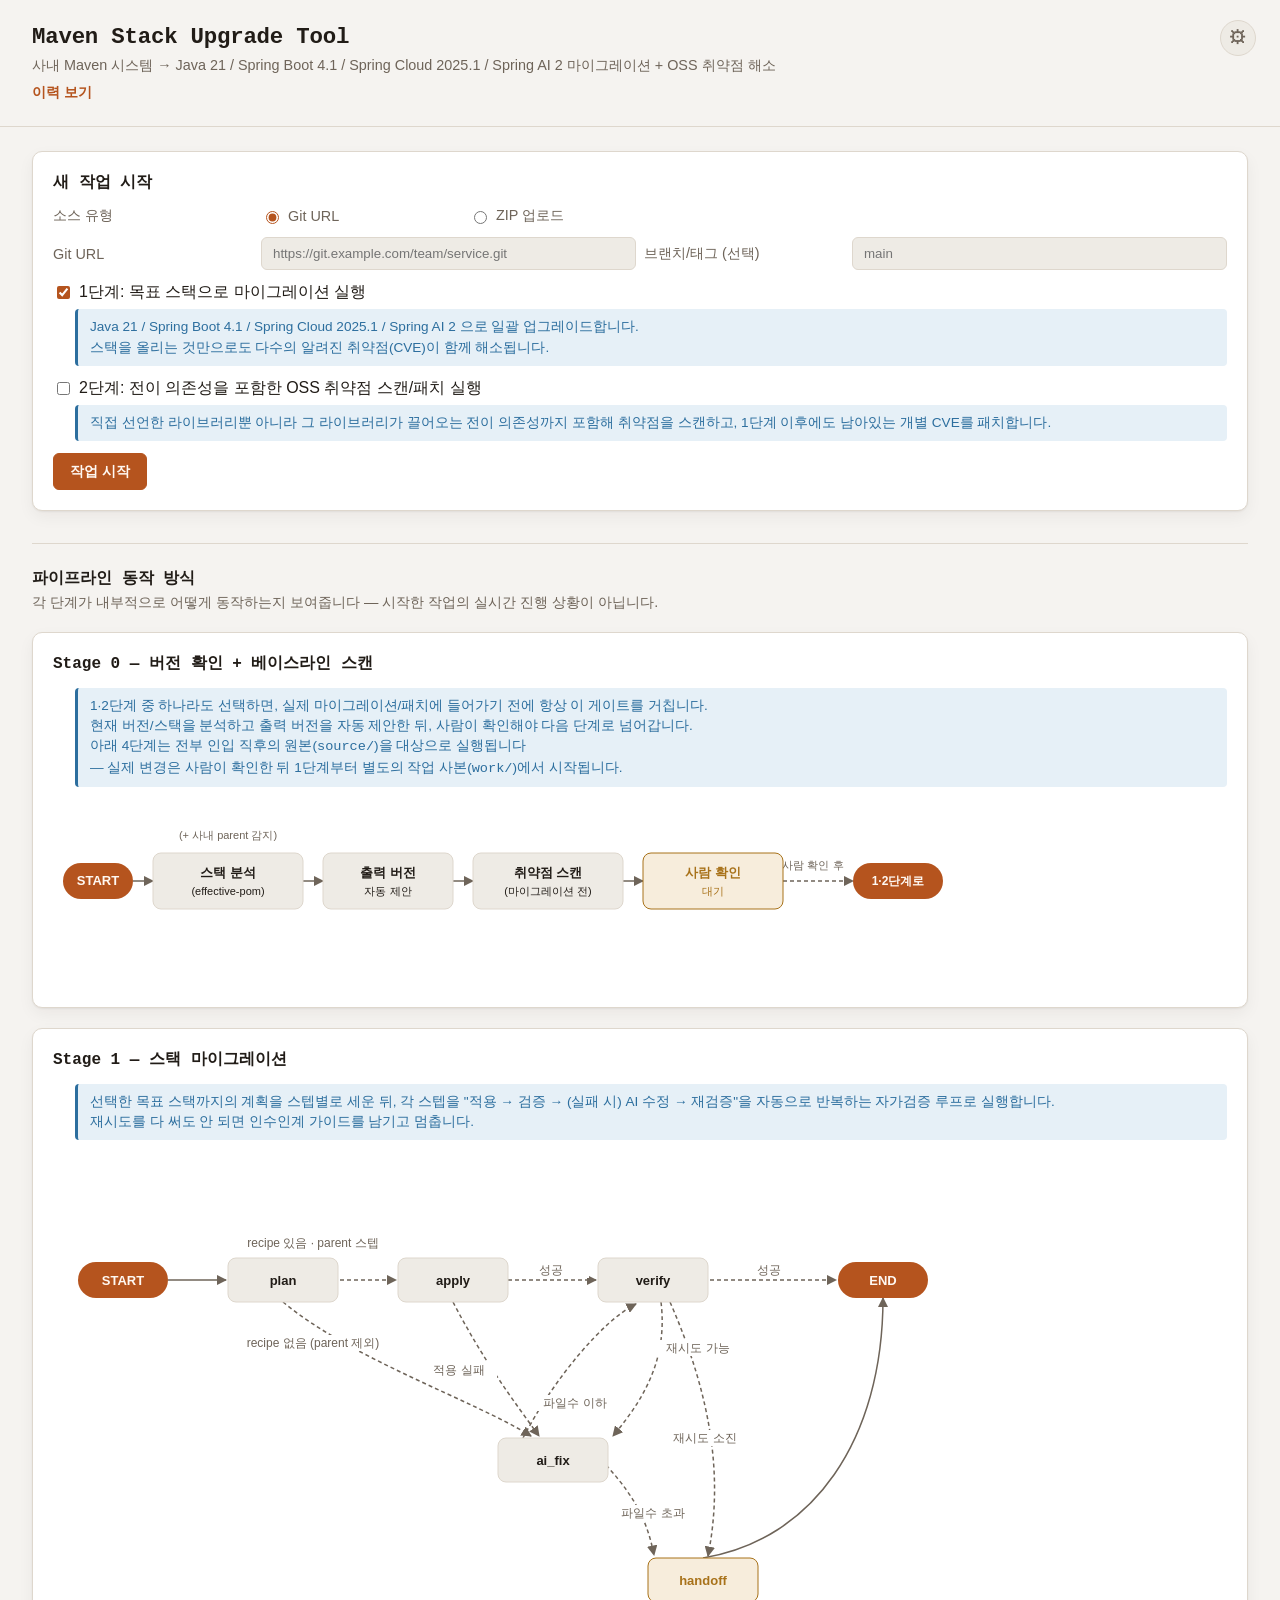
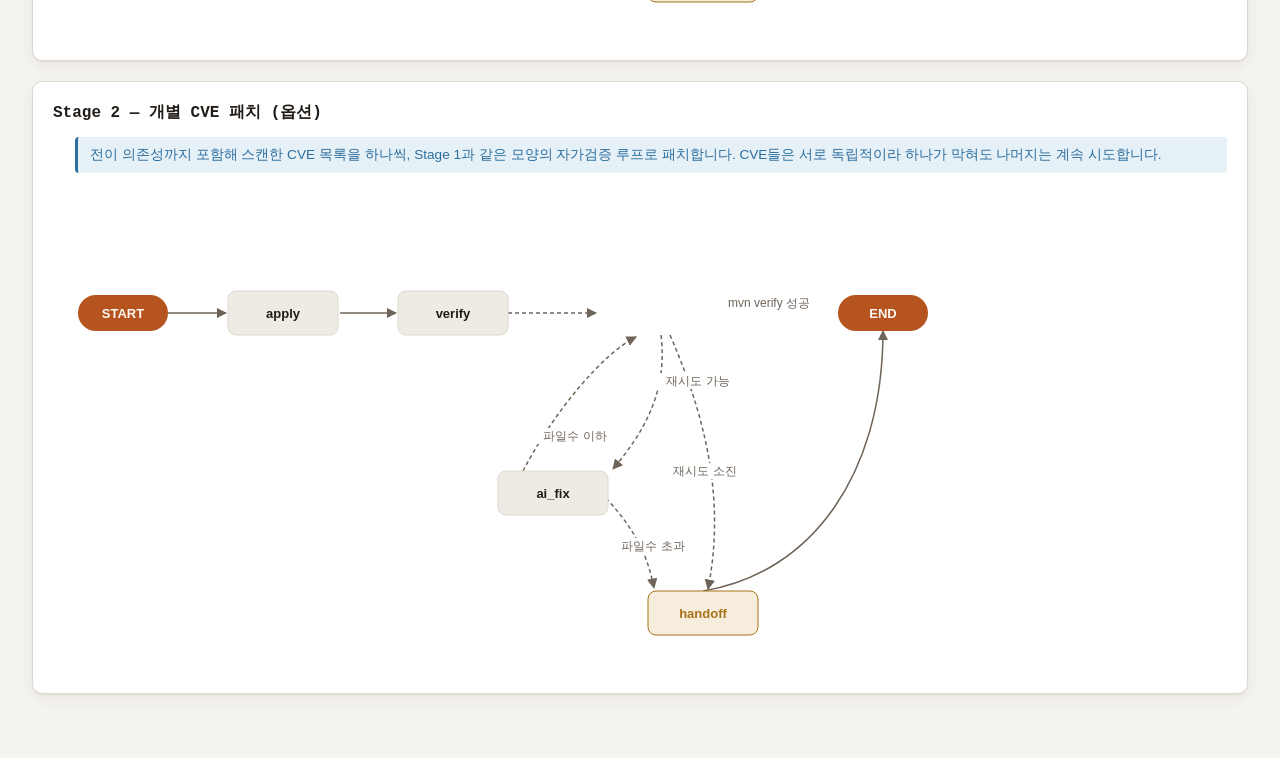
==== commit f2e9671c: "Stage 1 다이어그램 캡션 겹침 수정 앞서 넓힌 "recipe 있음 · parent 스텝"/"recipe 없음 (parent 제외)" 캡션이 plan 박스, "적용 실패" 캡션" ====
--- a/frontend/index.html
+++ b/frontend/index.html
@@ -137,8 +137,8 @@
           </g>
 
           <g font-size="12" fill="var(--text-muted)" text-anchor="middle">
-            <g><rect x="150" y="122" width="146" height="16" fill="var(--bg-card)" /><text x="223" y="134">recipe 있음 · parent 스텝</text></g>
-            <g><rect x="263" y="222" width="170" height="16" fill="var(--bg-card)" /><text x="348" y="234">recipe 없음 (parent 제외)</text></g>
+            <g><rect x="187" y="95" width="146" height="16" fill="var(--bg-card)" /><text x="260" y="107">recipe 있음 · parent 스텝</text></g>
+            <g><rect x="175" y="195" width="170" height="16" fill="var(--bg-card)" /><text x="260" y="207">recipe 없음 (parent 제외)</text></g>
             <g><rect x="460" y="122" width="76" height="16" fill="var(--bg-card)" /><text x="498" y="134">성공</text></g>
             <g><rect x="368" y="222" width="76" height="16" fill="var(--bg-card)" /><text x="406" y="234">적용 실패</text></g>
             <g><rect x="678" y="122" width="76" height="16" fill="var(--bg-card)" /><text x="716" y="134">성공</text></g>
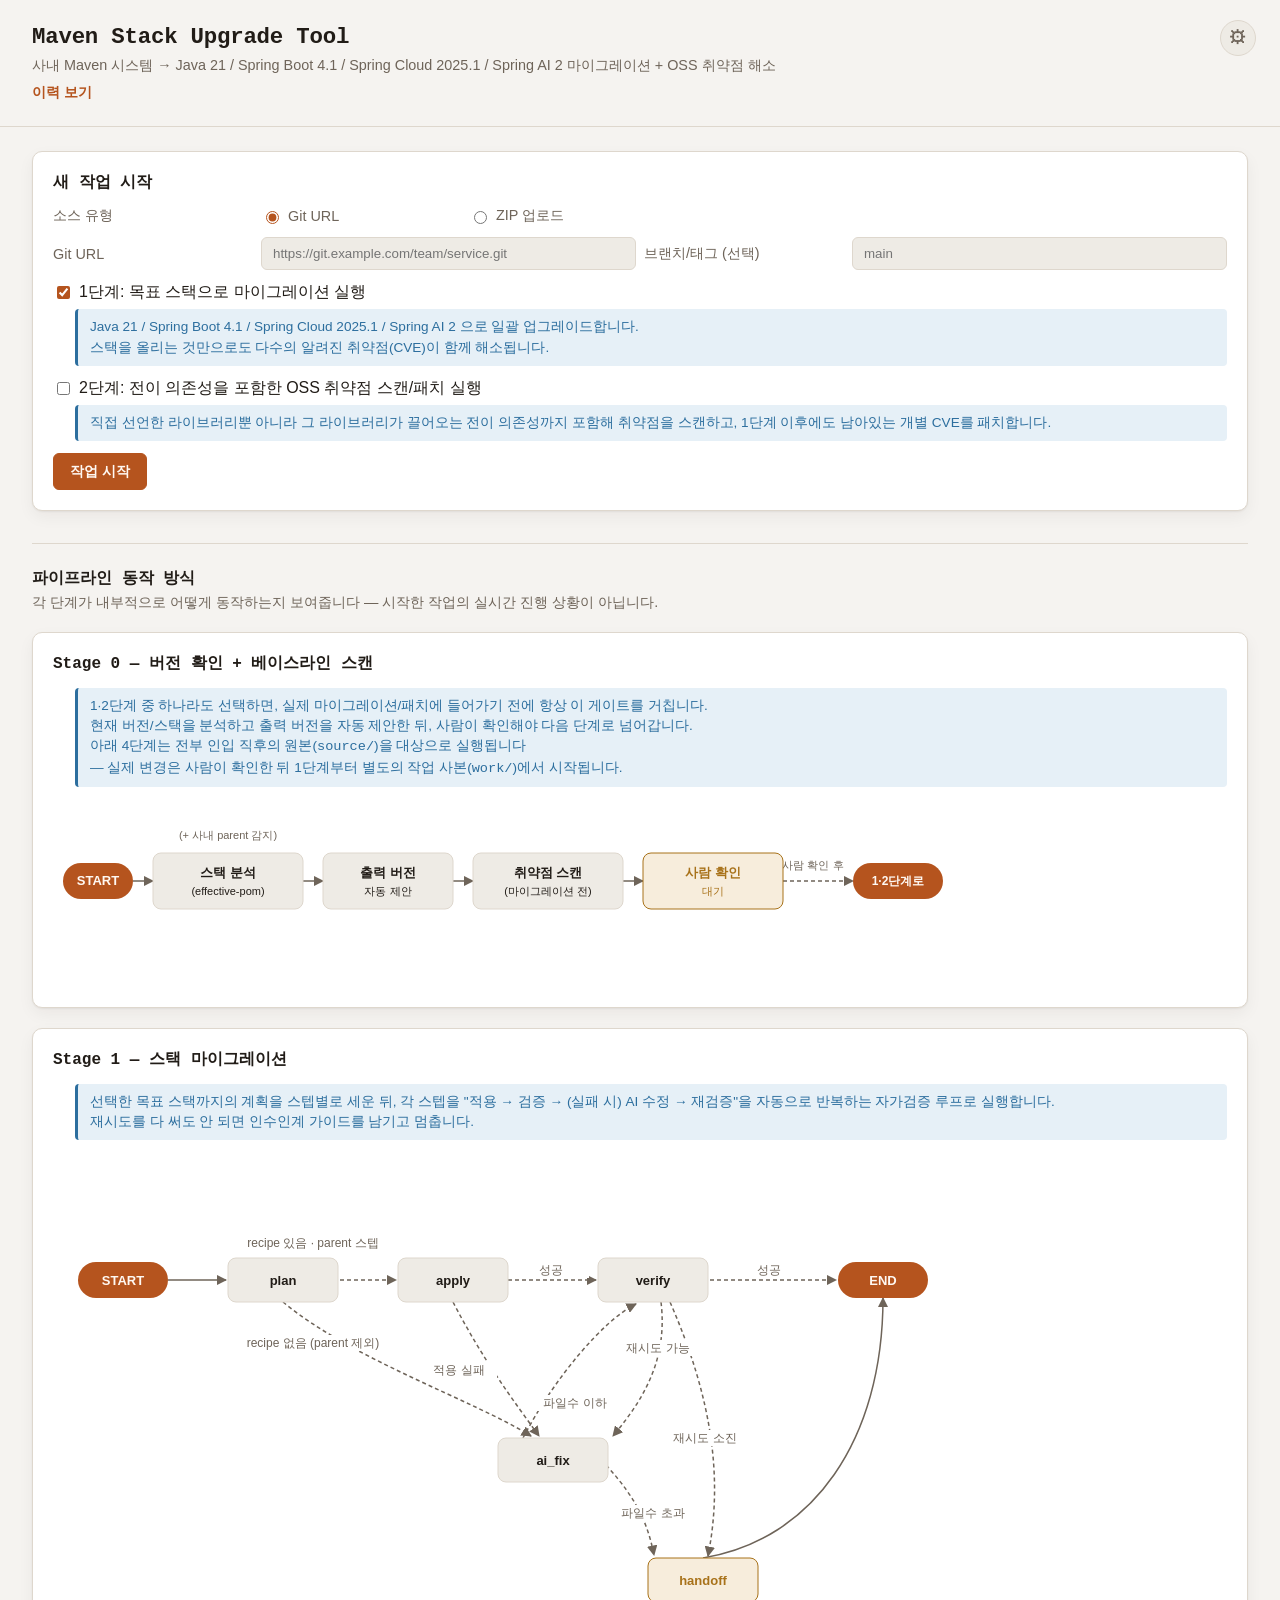
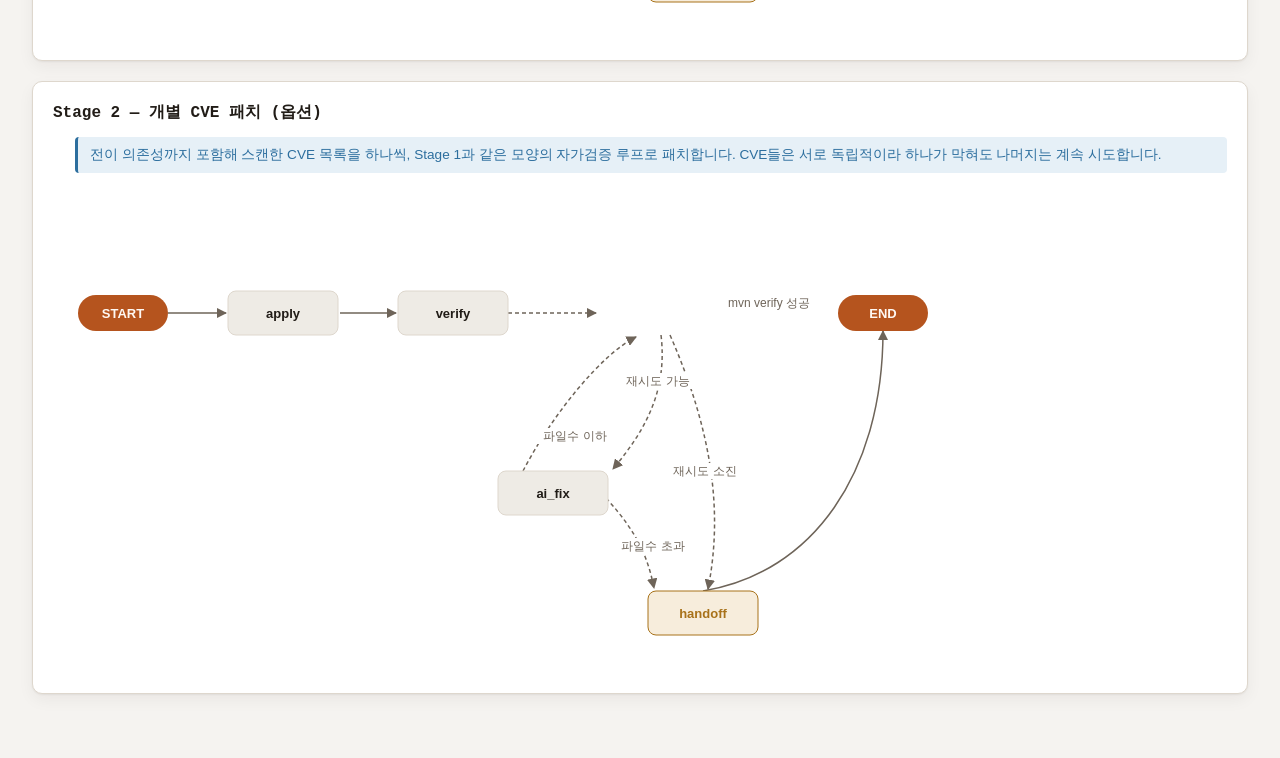
==== commit 6fba78ac: ""재시도 가능" 캡션이 실제 곡선보다 오른쪽으로 치우쳐 있던 것 수정 verify->ai_fix 곡선(M608,162 C 615,220 590,260 560,296)의 실제 y=2" ====
--- a/frontend/index.html
+++ b/frontend/index.html
@@ -143,7 +143,7 @@
             <g><rect x="368" y="222" width="76" height="16" fill="var(--bg-card)" /><text x="406" y="234">적용 실패</text></g>
             <g><rect x="678" y="122" width="76" height="16" fill="var(--bg-card)" /><text x="716" y="134">성공</text></g>
             <g><rect x="470" y="255" width="104" height="16" fill="var(--bg-card)" /><text x="522" y="267">파일수 이하</text></g>
-            <g><rect x="600" y="200" width="90" height="16" fill="var(--bg-card)" /><text x="645" y="212">재시도 가능</text></g>
+            <g><rect x="560" y="200" width="90" height="16" fill="var(--bg-card)" /><text x="605" y="212">재시도 가능</text></g>
             <g><rect x="600" y="290" width="104" height="16" fill="var(--bg-card)" /><text x="652" y="302">재시도 소진</text></g>
             <g><rect x="555" y="365" width="90" height="16" fill="var(--bg-card)" /><text x="600" y="377">파일수 초과</text></g>
           </g>
@@ -199,7 +199,7 @@
           <g font-size="12" fill="var(--text-muted)" text-anchor="middle">
             <g><rect x="656" y="122" width="120" height="16" fill="var(--bg-card)" /><text x="716" y="134">mvn verify 성공</text></g>
             <g><rect x="470" y="255" width="104" height="16" fill="var(--bg-card)" /><text x="522" y="267">파일수 이하</text></g>
-            <g><rect x="600" y="200" width="90" height="16" fill="var(--bg-card)" /><text x="645" y="212">재시도 가능</text></g>
+            <g><rect x="560" y="200" width="90" height="16" fill="var(--bg-card)" /><text x="605" y="212">재시도 가능</text></g>
             <g><rect x="600" y="290" width="104" height="16" fill="var(--bg-card)" /><text x="652" y="302">재시도 소진</text></g>
             <g><rect x="555" y="365" width="90" height="16" fill="var(--bg-card)" /><text x="600" y="377">파일수 초과</text></g>
           </g>
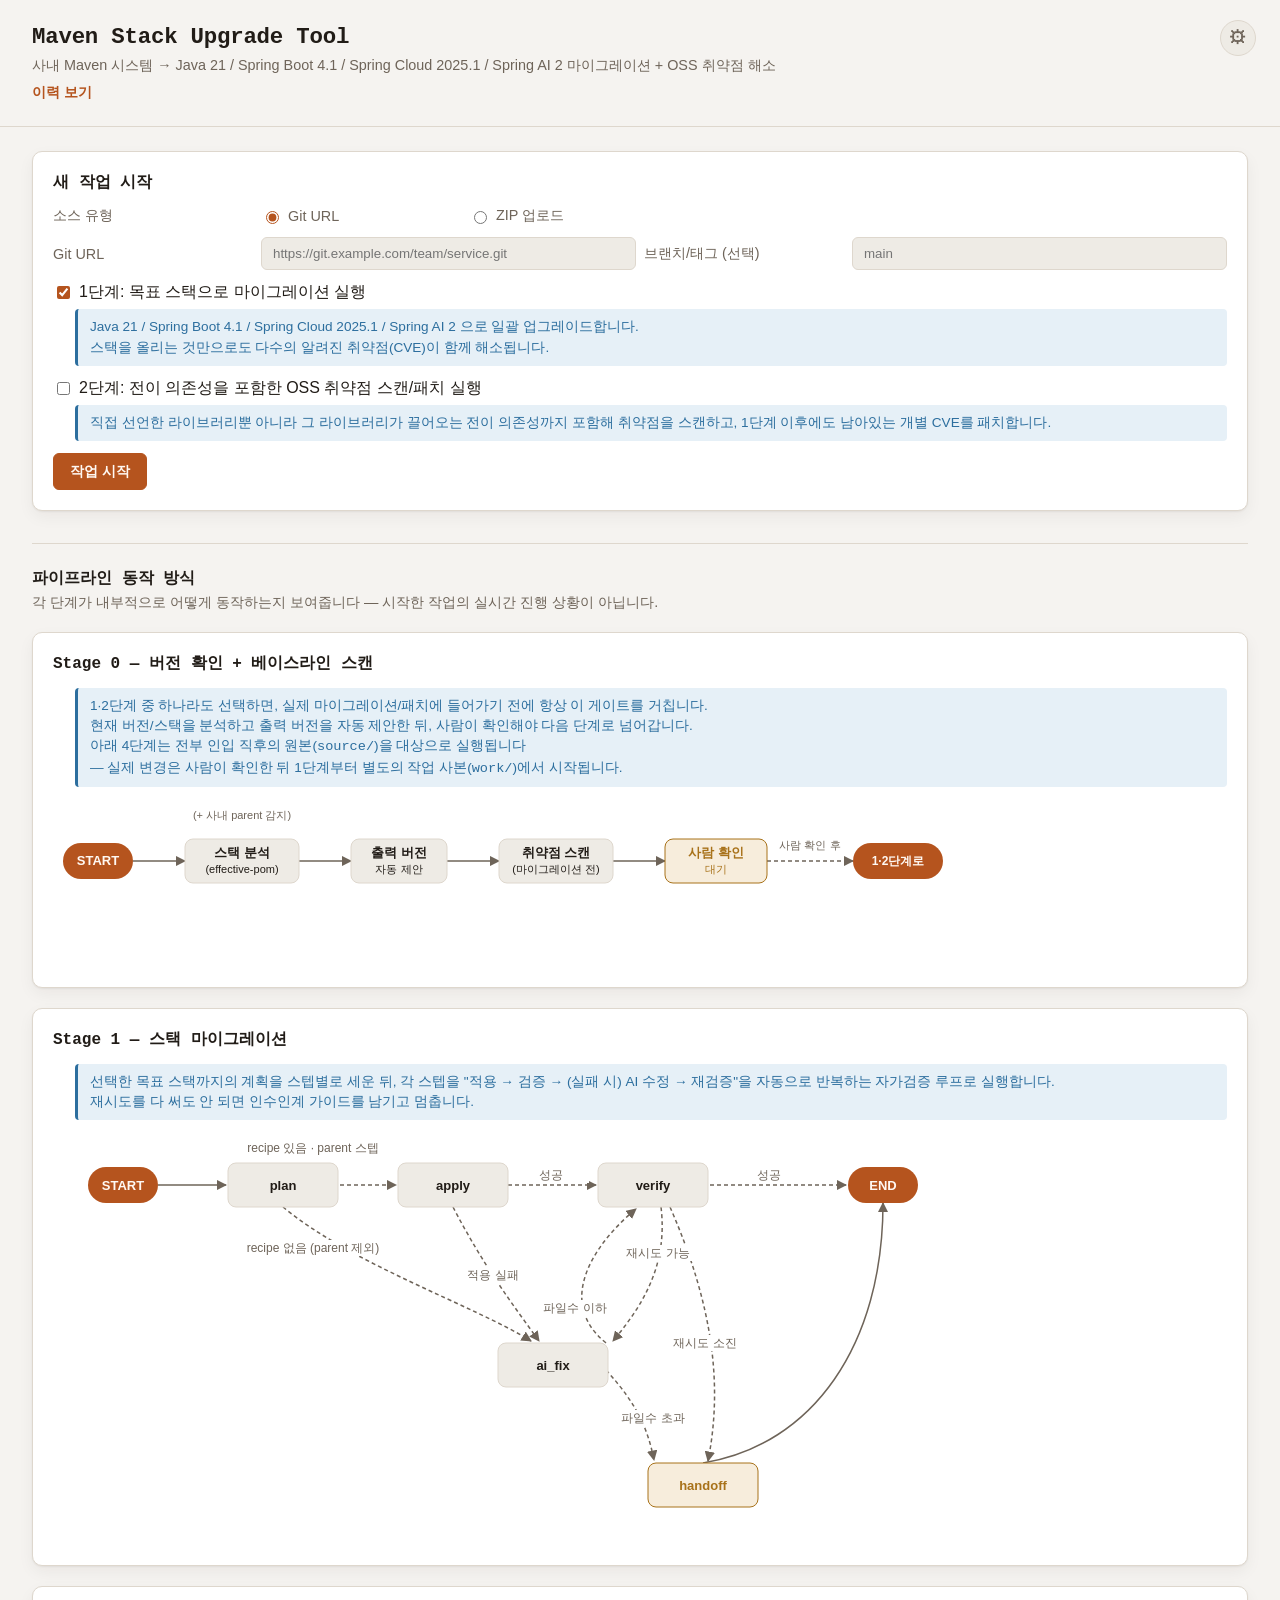
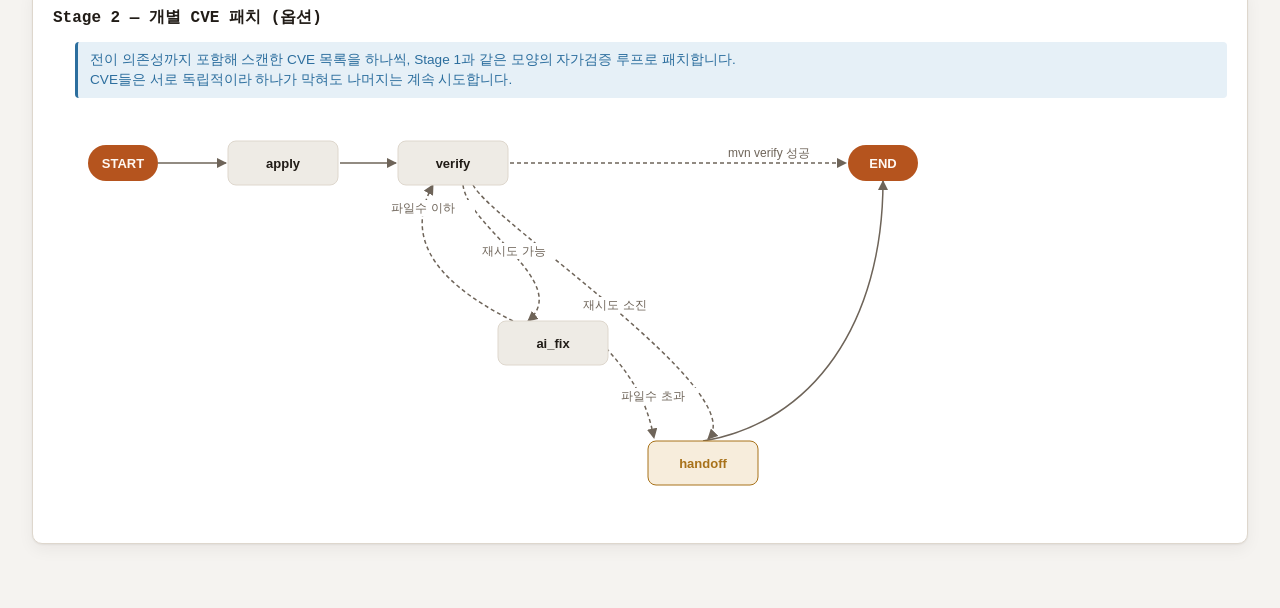
==== commit fd8ceb34: "git/zip/mvn 실행 로그의 중복 정보 정리, Stage 0~2 다이어그램 수정 - git_repo/git_source/zip_source/subprocess_runner: " ====
--- a/frontend/index.html
+++ b/frontend/index.html
@@ -63,7 +63,7 @@
         — 실제 변경은 사람이 확인한 뒤 1단계부터 별도의 작업 사본(<code>work/</code>)에서 시작됩니다.
       </p>
       <div class="langgraph-diagram">
-        <svg viewBox="0 0 900 200" role="img" aria-label="Stage 0: START에서 스택 분석(이때 사내 parent POM 감지도 함께 일어남), 출력 버전 제안, 취약점 스캔을 순서대로 거친 뒤 사람 확인을 기다렸다가 1·2단계로 넘어간다">
+        <svg viewBox="0 20 900 180" role="img" aria-label="Stage 0: START에서 스택 분석(이때 사내 parent POM 감지도 함께 일어남), 출력 버전 제안, 취약점 스캔을 순서대로 거친 뒤 사람 확인을 기다렸다가 1·2단계로 넘어간다">
           <defs>
             <marker id="lg0-arrow" viewBox="0 0 10 10" refX="9" refY="5" markerWidth="7" markerHeight="7" orient="auto-start-reverse">
               <path d="M0,0 L10,5 L0,10 z" fill="var(--text-muted)" />
@@ -71,35 +71,35 @@
           </defs>
 
           <g fill="none" stroke="var(--text-muted)" stroke-width="1.5" marker-end="url(#lg0-arrow)">
-            <line x1="80" y1="94" x2="100" y2="94" />
-            <line x1="250" y1="94" x2="270" y2="94" />
-            <line x1="400" y1="94" x2="420" y2="94" />
-            <line x1="570" y1="94" x2="590" y2="94" />
-            <line x1="730" y1="94" x2="800" y2="94" stroke-dasharray="4 3" />
+            <line x1="80" y1="94" x2="132" y2="94" />
+            <line x1="246" y1="94" x2="298" y2="94" />
+            <line x1="394" y1="94" x2="446" y2="94" />
+            <line x1="560" y1="94" x2="612" y2="94" />
+            <line x1="714" y1="94" x2="800" y2="94" stroke-dasharray="4 3" />
           </g>
 
           <g font-size="11" fill="var(--text-muted)" text-anchor="middle">
-            <rect x="722" y="70" width="76" height="16" fill="var(--bg-card)" />
-            <text x="760" y="82">사람 확인 후</text>
-            <rect x="112" y="40" width="126" height="16" fill="var(--bg-card)" />
-            <text x="175" y="52">(+ 사내 parent 감지)</text>
+            <rect x="719" y="70" width="76" height="16" fill="var(--bg-card)" />
+            <text x="757" y="82">사람 확인 후</text>
+            <rect x="126" y="40" width="126" height="16" fill="var(--bg-card)" />
+            <text x="189" y="52">(+ 사내 parent 감지)</text>
           </g>
 
           <g font-size="13" font-weight="600" text-anchor="middle">
             <rect x="10" y="76" width="70" height="36" rx="18" fill="var(--accent)" />
             <text x="45" y="98" fill="var(--accent-contrast)">START</text>
 
-            <rect x="100" y="66" width="150" height="56" rx="8" fill="var(--bg-sunken)" stroke="var(--border)" />
-            <text fill="var(--text)"><tspan x="175" y="90">스택 분석</tspan><tspan x="175" y="108" font-weight="400" font-size="11">(effective-pom)</tspan></text>
-
-            <rect x="270" y="66" width="130" height="56" rx="8" fill="var(--bg-sunken)" stroke="var(--border)" />
-            <text fill="var(--text)"><tspan x="335" y="90">출력 버전</tspan><tspan x="335" y="108" font-weight="400" font-size="11">자동 제안</tspan></text>
-
-            <rect x="420" y="66" width="150" height="56" rx="8" fill="var(--bg-sunken)" stroke="var(--border)" />
-            <text fill="var(--text)"><tspan x="495" y="90">취약점 스캔</tspan><tspan x="495" y="108" font-weight="400" font-size="11">(마이그레이션 전)</tspan></text>
-
-            <rect x="590" y="66" width="140" height="56" rx="8" fill="var(--warning-bg)" stroke="var(--warning)" />
-            <text fill="var(--warning)"><tspan x="660" y="90">사람 확인</tspan><tspan x="660" y="108" font-weight="400" font-size="11">대기</tspan></text>
+            <rect x="132" y="72" width="114" height="44" rx="8" fill="var(--bg-sunken)" stroke="var(--border)" />
+            <text fill="var(--text)"><tspan x="189" y="90">스택 분석</tspan><tspan x="189" y="106" font-weight="400" font-size="11">(effective-pom)</tspan></text>
+
+            <rect x="298" y="72" width="96" height="44" rx="8" fill="var(--bg-sunken)" stroke="var(--border)" />
+            <text fill="var(--text)"><tspan x="346" y="90">출력 버전</tspan><tspan x="346" y="106" font-weight="400" font-size="11">자동 제안</tspan></text>
+
+            <rect x="446" y="72" width="114" height="44" rx="8" fill="var(--bg-sunken)" stroke="var(--border)" />
+            <text fill="var(--text)"><tspan x="503" y="90">취약점 스캔</tspan><tspan x="503" y="106" font-weight="400" font-size="11">(마이그레이션 전)</tspan></text>
+
+            <rect x="612" y="72" width="102" height="44" rx="8" fill="var(--warning-bg)" stroke="var(--warning)" />
+            <text fill="var(--warning)"><tspan x="663" y="90">사람 확인</tspan><tspan x="663" y="106" font-weight="400" font-size="11">대기</tspan></text>
 
             <rect x="800" y="76" width="90" height="36" rx="18" fill="var(--accent)" />
             <text x="845" y="98" fill="var(--accent-contrast)" font-size="12">1·2단계로</text>
@@ -115,7 +115,7 @@
         재시도를 다 써도 안 되면 인수인계 가이드를 남기고 멈춥니다.
       </p>
       <div class="langgraph-diagram">
-        <svg viewBox="0 0 900 500" role="img" aria-label="Stage 1 LangGraph: START에서 plan을 거쳐 apply/verify/ai_fix를 오가며 성공 시 END, 재시도 소진 시 handoff를 거쳐 END로 간다">
+        <svg viewBox="0 75 900 425" role="img" aria-label="Stage 1 LangGraph: START에서 plan을 거쳐 apply/verify/ai_fix를 오가며 성공 시 END, 재시도 소진 시 handoff를 거쳐 END로 간다">
           <defs>
             <marker id="lg1-arrow" viewBox="0 0 10 10" refX="9" refY="5" markerWidth="7" markerHeight="7" orient="auto-start-reverse">
               <path d="M0,0 L10,5 L0,10 z" fill="var(--text-muted)" />
@@ -123,14 +123,14 @@
           </defs>
 
           <g fill="none" stroke="var(--text-muted)" stroke-width="1.5" marker-end="url(#lg1-arrow)">
-            <line x1="115" y1="140" x2="173" y2="140" />
+            <line x1="105" y1="140" x2="173" y2="140" />
             <line x1="287" y1="140" x2="343" y2="140" stroke-dasharray="4 3" />
             <path d="M230,162 C 300,220 420,260 478,296" stroke-dasharray="4 3" />
             <line x1="455" y1="140" x2="543" y2="140" stroke-dasharray="4 3" />
             <path d="M400,162 C 430,220 460,260 486,296" stroke-dasharray="4 3" />
-            <line x1="657" y1="140" x2="783" y2="140" stroke-dasharray="4 3" />
+            <line x1="657" y1="140" x2="793" y2="140" stroke-dasharray="4 3" />
             <path d="M608,162 C 615,220 590,260 560,296" stroke-dasharray="4 3" />
-            <path d="M470,298 C 500,240 550,180 583,164" stroke-dasharray="4 3" />
+            <path d="M553,298 C 500,255 545,195 583,164" stroke-dasharray="4 3" />
             <path d="M617,162 C 660,260 670,340 655,416" stroke-dasharray="4 3" />
             <path d="M553,325 C 585,360 595,385 601,415" stroke-dasharray="4 3" />
             <path d="M650,418 C 760,400 830,300 830,158" />
@@ -140,7 +140,7 @@
             <g><rect x="187" y="95" width="146" height="16" fill="var(--bg-card)" /><text x="260" y="107">recipe 있음 · parent 스텝</text></g>
             <g><rect x="175" y="195" width="170" height="16" fill="var(--bg-card)" /><text x="260" y="207">recipe 없음 (parent 제외)</text></g>
             <g><rect x="460" y="122" width="76" height="16" fill="var(--bg-card)" /><text x="498" y="134">성공</text></g>
-            <g><rect x="368" y="222" width="76" height="16" fill="var(--bg-card)" /><text x="406" y="234">적용 실패</text></g>
+            <g><rect x="402" y="222" width="76" height="16" fill="var(--bg-card)" /><text x="440" y="234">적용 실패</text></g>
             <g><rect x="678" y="122" width="76" height="16" fill="var(--bg-card)" /><text x="716" y="134">성공</text></g>
             <g><rect x="470" y="255" width="104" height="16" fill="var(--bg-card)" /><text x="522" y="267">파일수 이하</text></g>
             <g><rect x="560" y="200" width="90" height="16" fill="var(--bg-card)" /><text x="605" y="212">재시도 가능</text></g>
@@ -149,7 +149,7 @@
           </g>
 
           <g font-size="13" font-weight="600" text-anchor="middle">
-            <rect x="25" y="122" width="90" height="36" rx="18" fill="var(--accent)" />
+            <rect x="35" y="122" width="70" height="36" rx="18" fill="var(--accent)" />
             <text x="70" y="145" fill="var(--accent-contrast)">START</text>
 
             <rect x="175" y="118" width="110" height="44" rx="8" fill="var(--bg-sunken)" stroke="var(--border)" />
@@ -161,7 +161,7 @@
             <rect x="545" y="118" width="110" height="44" rx="8" fill="var(--bg-sunken)" stroke="var(--border)" />
             <text x="600" y="145" fill="var(--text)">verify</text>
 
-            <rect x="785" y="122" width="90" height="36" rx="18" fill="var(--accent)" />
+            <rect x="795" y="122" width="70" height="36" rx="18" fill="var(--accent)" />
             <text x="830" y="145" fill="var(--accent-contrast)">END</text>
 
             <rect x="445" y="298" width="110" height="44" rx="8" fill="var(--bg-sunken)" stroke="var(--border)" />
@@ -176,9 +176,11 @@
 
     <section id="stage2-overview" class="card">
       <h2>Stage 2 — 개별 CVE 패치 (옵션)</h2>
-      <p class="field-hint">전이 의존성까지 포함해 스캔한 CVE 목록을 하나씩, Stage 1과 같은 모양의 자가검증 루프로 패치합니다. CVE들은 서로 독립적이라 하나가 막혀도 나머지는 계속 시도합니다.</p>
+      <p class="field-hint">
+        전이 의존성까지 포함해 스캔한 CVE 목록을 하나씩, Stage 1과 같은 모양의 자가검증 루프로 패치합니다. <br/>
+        CVE들은 서로 독립적이라 하나가 막혀도 나머지는 계속 시도합니다.</p>
       <div class="langgraph-diagram">
-        <svg viewBox="0 0 900 500" role="img" aria-label="Stage 2 LangGraph: START에서 apply를 거쳐 verify로, 실패 시 ai_fix와 오가다가 재시도 소진 시 handoff를 거쳐 END로 간다">
+        <svg viewBox="0 75 900 425" role="img" aria-label="Stage 2 LangGraph: START에서 apply를 거쳐 verify로, 실패 시 ai_fix와 오가다가 재시도 소진 시 handoff를 거쳐 END로 간다">
           <defs>
             <marker id="lg2-arrow" viewBox="0 0 10 10" refX="9" refY="5" markerWidth="7" markerHeight="7" orient="auto-start-reverse">
               <path d="M0,0 L10,5 L0,10 z" fill="var(--text-muted)" />
@@ -186,26 +188,26 @@
           </defs>
 
           <g fill="none" stroke="var(--text-muted)" stroke-width="1.5" marker-end="url(#lg2-arrow)">
-            <line x1="115" y1="140" x2="173" y2="140" />
+            <line x1="105" y1="140" x2="173" y2="140" />
             <line x1="287" y1="140" x2="343" y2="140" />
-            <line x1="455" y1="140" x2="543" y2="140" stroke-dasharray="4 3" />
-            <path d="M608,162 C 615,220 590,260 560,296" stroke-dasharray="4 3" />
-            <path d="M470,298 C 500,240 550,180 583,164" stroke-dasharray="4 3" />
-            <path d="M617,162 C 660,260 670,340 655,416" stroke-dasharray="4 3" />
+            <line x1="457" y1="140" x2="793" y2="140" stroke-dasharray="4 3" />
+            <path d="M410,162 C 415,205 520,260 475,298" stroke-dasharray="4 3" />
+            <path d="M460,298 C 370,253 355,207 380,162" stroke-dasharray="4 3" />
+            <path d="M420,162 C 440,200 700,370 655,416" stroke-dasharray="4 3" />
             <path d="M553,325 C 585,360 595,385 601,415" stroke-dasharray="4 3" />
             <path d="M650,418 C 760,400 830,300 830,158" />
           </g>
 
           <g font-size="12" fill="var(--text-muted)" text-anchor="middle">
             <g><rect x="656" y="122" width="120" height="16" fill="var(--bg-card)" /><text x="716" y="134">mvn verify 성공</text></g>
-            <g><rect x="470" y="255" width="104" height="16" fill="var(--bg-card)" /><text x="522" y="267">파일수 이하</text></g>
-            <g><rect x="560" y="200" width="90" height="16" fill="var(--bg-card)" /><text x="605" y="212">재시도 가능</text></g>
-            <g><rect x="600" y="290" width="104" height="16" fill="var(--bg-card)" /><text x="652" y="302">재시도 소진</text></g>
+            <g><rect x="318" y="177" width="104" height="16" fill="var(--bg-card)" /><text x="370" y="189">파일수 이하</text></g>
+            <g><rect x="416" y="220" width="90" height="16" fill="var(--bg-card)" /><text x="461" y="232">재시도 가능</text></g>
+            <g><rect x="510" y="274" width="104" height="16" fill="var(--bg-card)" /><text x="562" y="286">재시도 소진</text></g>
             <g><rect x="555" y="365" width="90" height="16" fill="var(--bg-card)" /><text x="600" y="377">파일수 초과</text></g>
           </g>
 
           <g font-size="13" font-weight="600" text-anchor="middle">
-            <rect x="25" y="122" width="90" height="36" rx="18" fill="var(--accent)" />
+            <rect x="35" y="122" width="70" height="36" rx="18" fill="var(--accent)" />
             <text x="70" y="145" fill="var(--accent-contrast)">START</text>
 
             <rect x="175" y="118" width="110" height="44" rx="8" fill="var(--bg-sunken)" stroke="var(--border)" />
@@ -214,7 +216,7 @@
             <rect x="345" y="118" width="110" height="44" rx="8" fill="var(--bg-sunken)" stroke="var(--border)" />
             <text x="400" y="145" fill="var(--text)">verify</text>
 
-            <rect x="785" y="122" width="90" height="36" rx="18" fill="var(--accent)" />
+            <rect x="795" y="122" width="70" height="36" rx="18" fill="var(--accent)" />
             <text x="830" y="145" fill="var(--accent-contrast)">END</text>
 
             <rect x="445" y="298" width="110" height="44" rx="8" fill="var(--bg-sunken)" stroke="var(--border)" />
